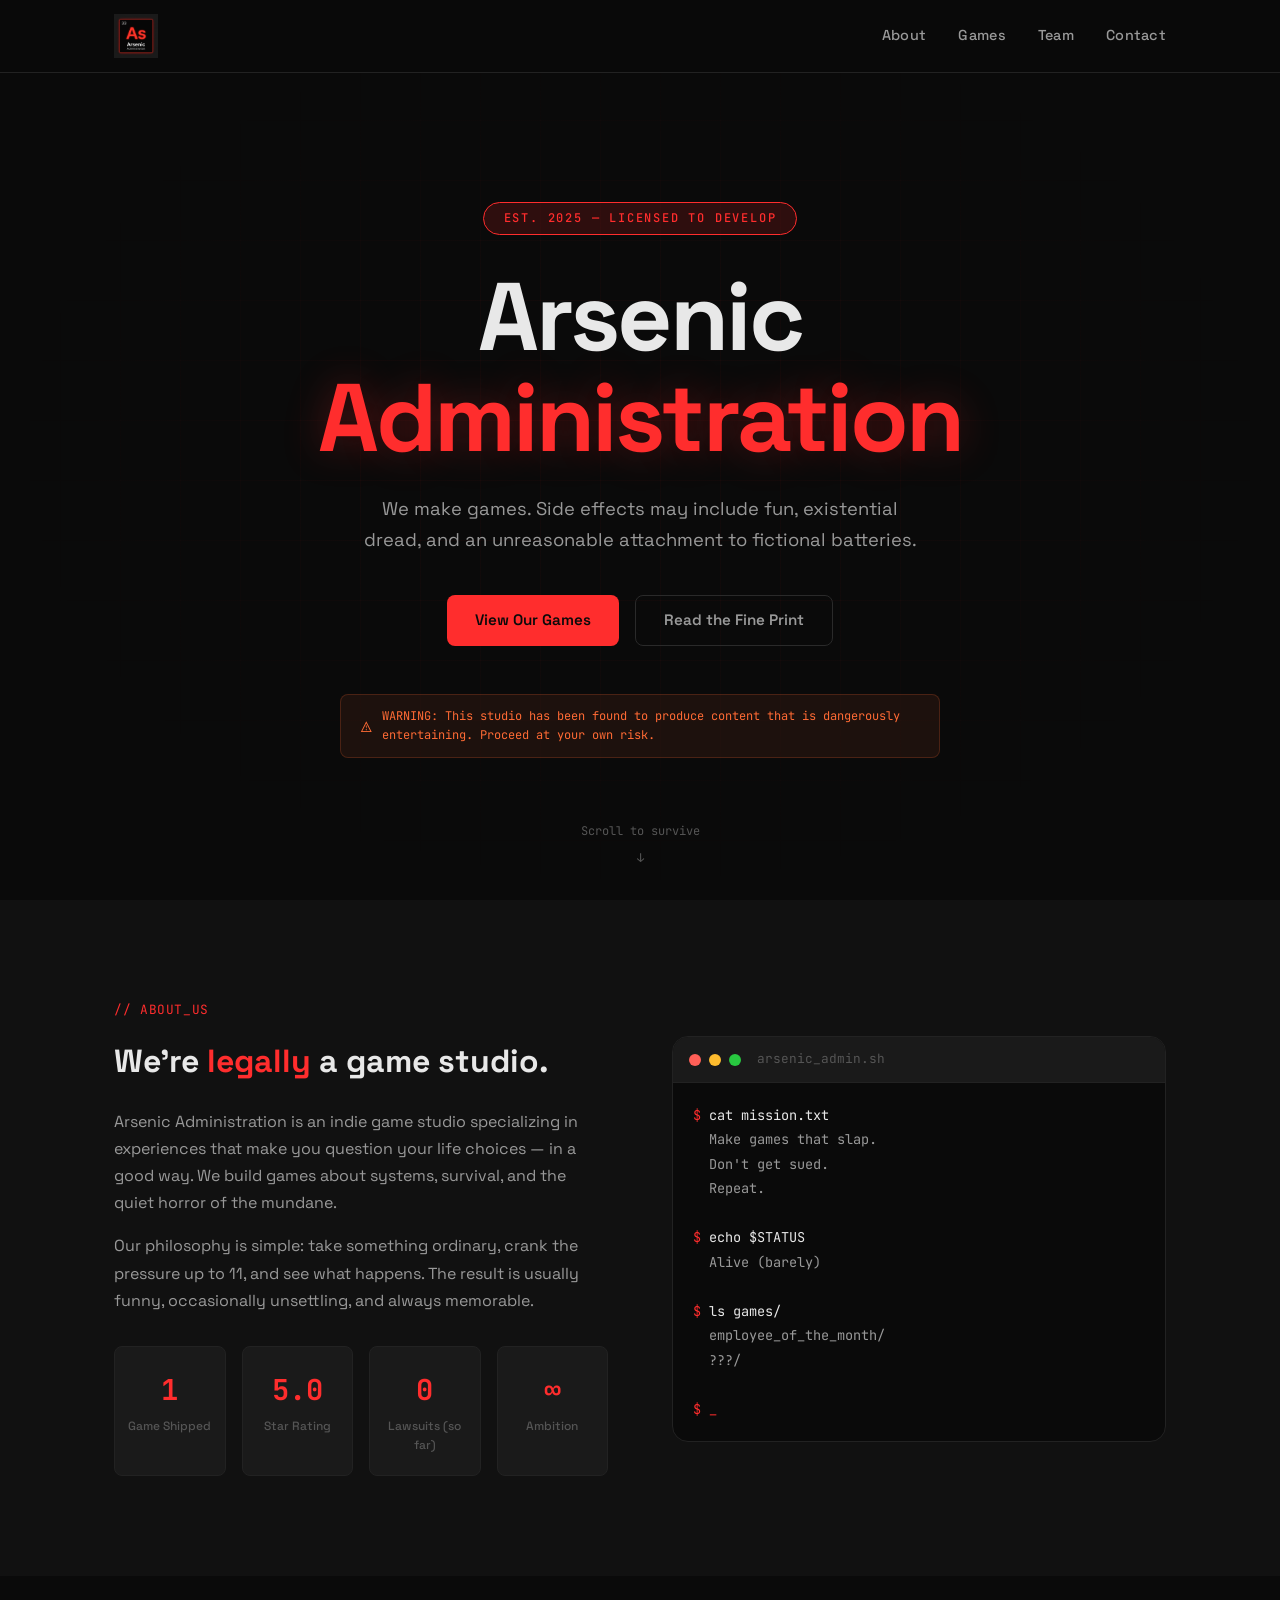
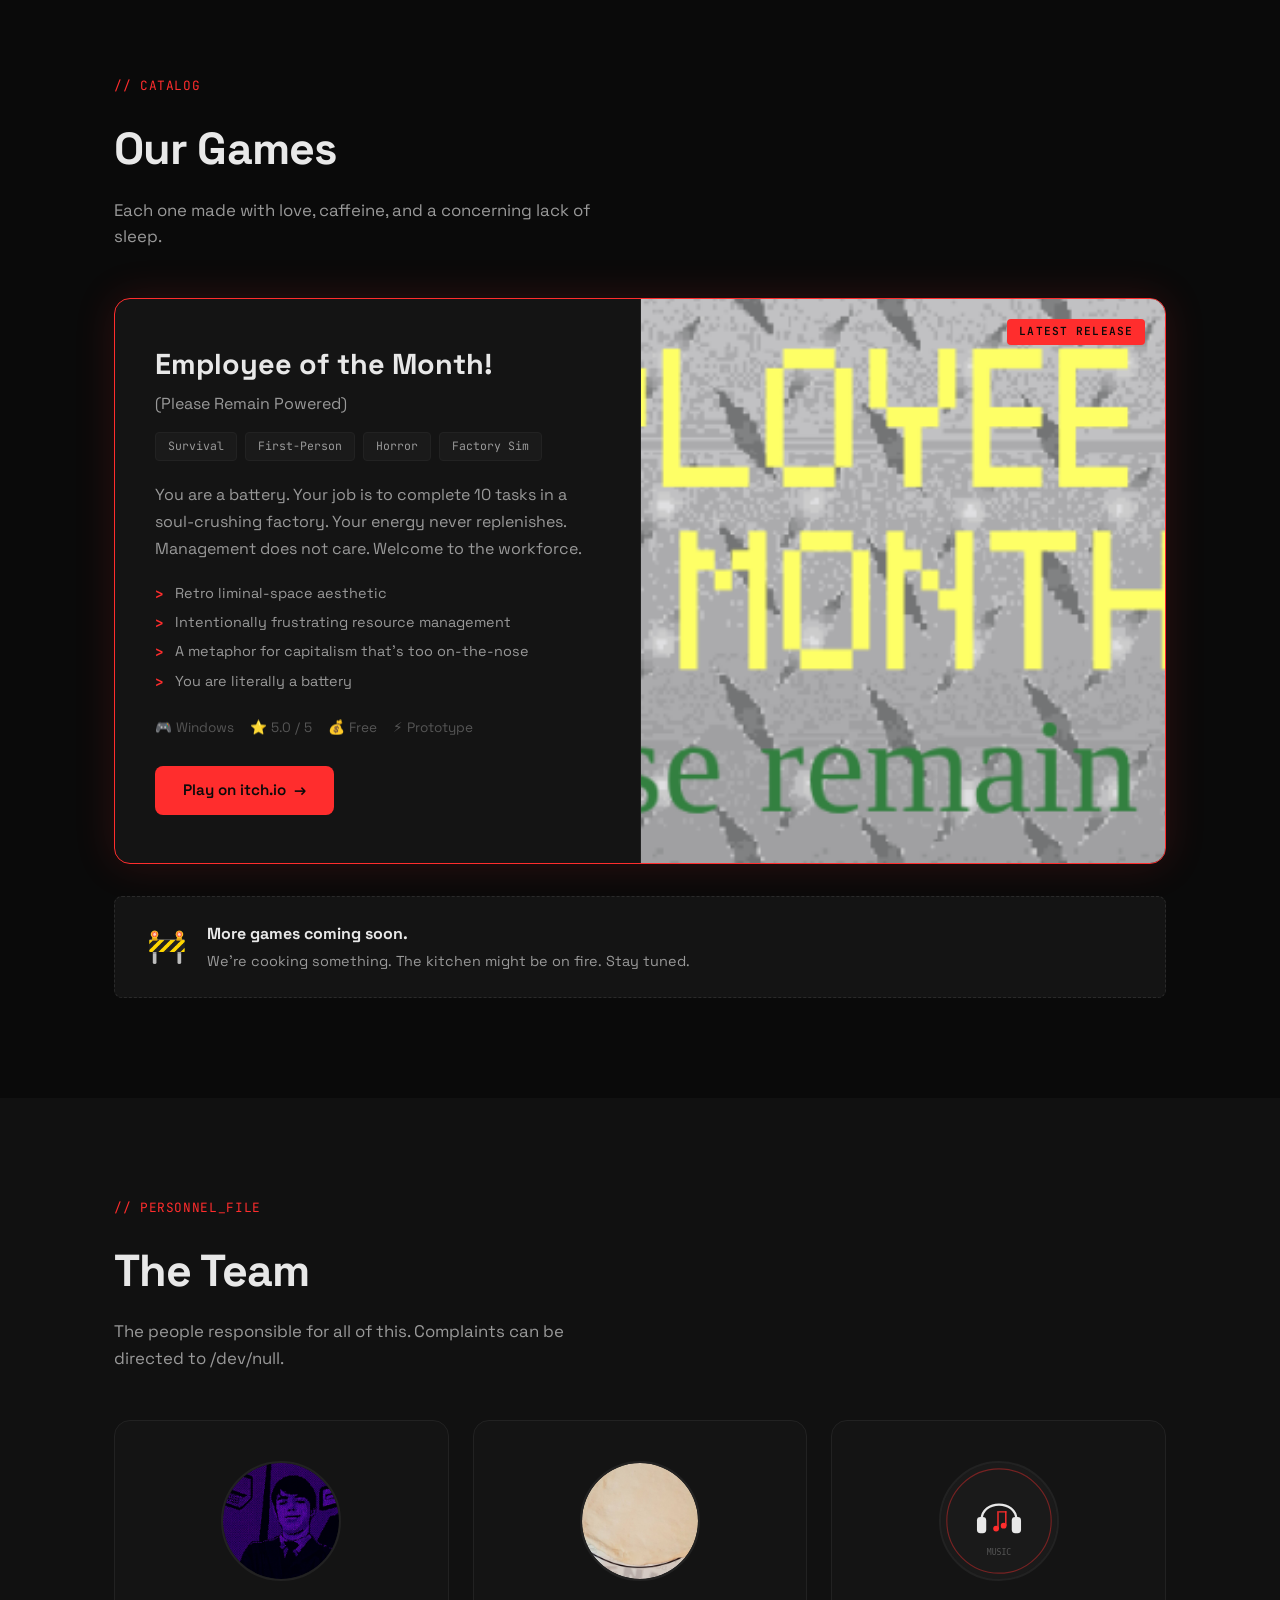
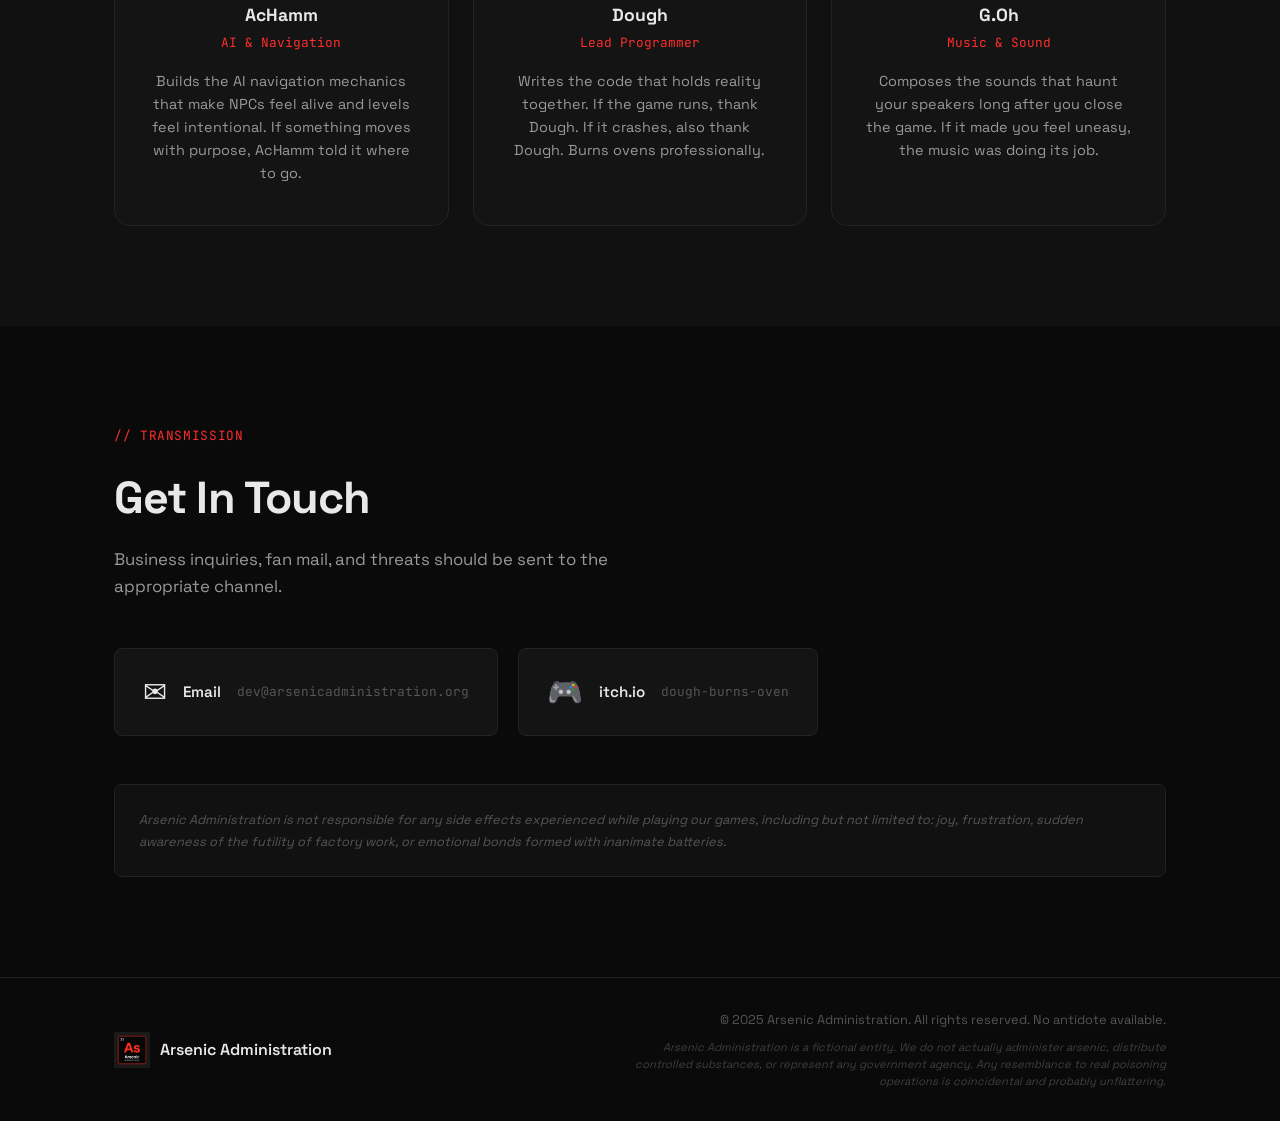
==== index.html @ 7b8af028 "Use periodic-table brand logo, add playful legal disclaimer - New logo: Arsenic 'As' periodic table " ====
<!DOCTYPE html>
<html lang="en">
<head>
  <meta charset="UTF-8">
  <meta name="viewport" content="width=device-width, initial-scale=1.0">
  <title>Arsenic Administration | Game Studio</title>
  <meta name="description" content="Arsenic Administration - We make games. Side effects may include fun.">
  <!-- Open Graph -->
  <meta property="og:title" content="Arsenic Administration | Game Studio">
  <meta property="og:description" content="Indie game studio specializing in experiences that make you question your life choices. Makers of Employee of the Month! (Please Remain Powered).">
  <meta property="og:type" content="website">
  <meta property="og:url" content="https://arsenicadministration.org">
  <meta property="og:image" content="https://arsenicadministration.org/assets/eotm-cover.png">
  <!-- Twitter Card -->
  <meta name="twitter:card" content="summary_large_image">
  <meta name="twitter:title" content="Arsenic Administration | Game Studio">
  <meta name="twitter:description" content="We make games. Side effects may include fun, existential dread, and an unreasonable attachment to fictional batteries.">
  <meta name="twitter:image" content="https://arsenicadministration.org/assets/eotm-cover.png">
  <meta name="theme-color" content="#ff2d2d">
  <link rel="preconnect" href="https://fonts.googleapis.com">
  <link rel="preconnect" href="https://fonts.gstatic.com" crossorigin>
  <link href="https://fonts.googleapis.com/css2?family=Space+Grotesk:wght@400;500;600;700&family=JetBrains+Mono:wght@400;500&display=swap" rel="stylesheet">
  <link rel="stylesheet" href="style.css">
  <link rel="icon" href="assets/favicon-brand.png" type="image/png">
</head>
<body>
  <!-- Nav -->
  <nav class="nav">
    <div class="nav-inner">
      <a href="#" class="nav-logo">
        <img src="assets/logo-brand-256.png" alt="Arsenic Administration" class="nav-logo-img">
      </a>
      <div class="nav-links">
        <a href="#about">About</a>
        <a href="#games">Games</a>
        <a href="#team">Team</a>
        <a href="#contact">Contact</a>
      </div>
      <button class="nav-toggle" aria-label="Menu">
        <span></span><span></span><span></span>
      </button>
    </div>
  </nav>

  <!-- Mobile Menu -->
  <div class="mobile-menu">
    <a href="#about">About</a>
    <a href="#games">Games</a>
    <a href="#team">Team</a>
    <a href="#contact">Contact</a>
  </div>

  <!-- Hero -->
  <header class="hero">
    <div class="hero-bg-grid"></div>
    <div class="hero-content">
      <div class="hero-badge">EST. 2025 &mdash; LICENSED TO DEVELOP</div>
      <h1 class="hero-title">
        Arsenic<br>
        <span class="title-accent">Administration</span>
      </h1>
      <p class="hero-subtitle">We make games. Side effects may include fun, existential dread, and an unreasonable attachment to fictional batteries.</p>
      <div class="hero-actions">
        <a href="#games" class="btn btn-primary">View Our Games</a>
        <a href="#about" class="btn btn-ghost">Read the Fine Print</a>
      </div>
      <div class="hero-warning">
        <span class="warning-icon">&#9888;</span>
        <span>WARNING: This studio has been found to produce content that is dangerously entertaining. Proceed at your own risk.</span>
      </div>
    </div>
    <div class="hero-scroll-indicator">
      <span>Scroll to survive</span>
      <div class="scroll-arrow">&#8595;</div>
    </div>
  </header>

  <!-- About -->
  <section id="about" class="section about">
    <div class="container">
      <div class="section-label">// ABOUT_US</div>
      <div class="about-grid">
        <div class="about-text">
          <h2>We're <span class="text-accent">legally</span> a game studio.</h2>
          <p>Arsenic Administration is an indie game studio specializing in experiences that make you question your life choices &mdash; in a good way. We build games about systems, survival, and the quiet horror of the mundane.</p>
          <p>Our philosophy is simple: take something ordinary, crank the pressure up to 11, and see what happens. The result is usually funny, occasionally unsettling, and always memorable.</p>
          <div class="about-stats">
            <div class="stat">
              <div class="stat-number">1</div>
              <div class="stat-label">Game Shipped</div>
            </div>
            <div class="stat">
              <div class="stat-number">5.0</div>
              <div class="stat-label">Star Rating</div>
            </div>
            <div class="stat">
              <div class="stat-number">0</div>
              <div class="stat-label">Lawsuits (so far)</div>
            </div>
            <div class="stat">
              <div class="stat-number">&infin;</div>
              <div class="stat-label">Ambition</div>
            </div>
          </div>
        </div>
        <div class="about-terminal">
          <div class="terminal">
            <div class="terminal-header">
              <span class="terminal-dot red"></span>
              <span class="terminal-dot yellow"></span>
              <span class="terminal-dot green"></span>
              <span class="terminal-title">arsenic_admin.sh</span>
            </div>
            <div class="terminal-body">
              <p><span class="t-prompt">$</span> <span class="t-cmd">cat mission.txt</span></p>
              <p class="t-output">Make games that slap.</p>
              <p class="t-output">Don't get sued.</p>
              <p class="t-output">Repeat.</p>
              <p>&nbsp;</p>
              <p><span class="t-prompt">$</span> <span class="t-cmd">echo $STATUS</span></p>
              <p class="t-output">Alive (barely)</p>
              <p>&nbsp;</p>
              <p><span class="t-prompt">$</span> <span class="t-cmd">ls games/</span></p>
              <p class="t-output">employee_of_the_month/</p>
              <p class="t-output">???/</p>
              <p>&nbsp;</p>
              <p><span class="t-prompt">$</span> <span class="t-cursor">_</span></p>
            </div>
          </div>
        </div>
      </div>
    </div>
  </section>

  <!-- Games -->
  <section id="games" class="section games">
    <div class="container">
      <div class="section-label">// CATALOG</div>
      <h2 class="section-title">Our Games</h2>
      <p class="section-subtitle">Each one made with love, caffeine, and a concerning lack of sleep.</p>

      <div class="game-card featured">
        <div class="game-card-badge">LATEST RELEASE</div>
        <div class="game-card-content">
          <div class="game-info">
            <h3 class="game-title">Employee of the Month!<br><span class="game-title-sub">(Please Remain Powered)</span></h3>
            <div class="game-tags">
              <span class="tag">Survival</span>
              <span class="tag">First-Person</span>
              <span class="tag">Horror</span>
              <span class="tag">Factory Sim</span>
            </div>
            <p class="game-desc">You are a battery. Your job is to complete 10 tasks in a soul-crushing factory. Your energy never replenishes. Management does not care. Welcome to the workforce.</p>
            <ul class="game-features">
              <li>Retro liminal-space aesthetic</li>
              <li>Intentionally frustrating resource management</li>
              <li>A metaphor for capitalism that's too on-the-nose</li>
              <li>You are literally a battery</li>
            </ul>
            <div class="game-meta">
              <span>&#127918; Windows</span>
              <span>&#11088; 5.0 / 5</span>
              <span>&#128176; Free</span>
              <span>&#9889; Prototype</span>
            </div>
            <a href="https://dough-burns-oven.itch.io/employee-of-the-month-please-remain-powered" target="_blank" rel="noopener" class="btn btn-primary">Play on itch.io <span class="btn-arrow">&rarr;</span></a>
          </div>
          <div class="game-visual">
            <img src="assets/eotm-cover.png" alt="Employee of the Month! (Please Remain Powered)" class="game-cover-img">
          </div>
        </div>
      </div>

      <div class="upcoming-banner">
        <div class="upcoming-icon">&#128679;</div>
        <div>
          <strong>More games coming soon.</strong>
          <p>We're cooking something. The kitchen might be on fire. Stay tuned.</p>
        </div>
      </div>
    </div>
  </section>

  <!-- Team -->
  <section id="team" class="section team">
    <div class="container">
      <div class="section-label">// PERSONNEL_FILE</div>
      <h2 class="section-title">The Team</h2>
      <p class="section-subtitle">The people responsible for all of this. Complaints can be directed to /dev/null.</p>

      <div class="team-grid">
        <div class="team-card">
          <div class="team-avatar">
            <img src="assets/avatar-achamm.png" alt="AcHamm">
          </div>
          <h3>AcHamm</h3>
          <div class="team-role">AI & Navigation</div>
          <p class="team-bio">Builds the AI navigation mechanics that make NPCs feel alive and levels feel intentional. If something moves with purpose, AcHamm told it where to go.</p>
        </div>
        <div class="team-card">
          <div class="team-avatar">
            <img src="assets/avatar-dough.jpg" alt="Dough">
          </div>
          <h3>Dough</h3>
          <div class="team-role">Lead Programmer</div>
          <p class="team-bio">Writes the code that holds reality together. If the game runs, thank Dough. If it crashes, also thank Dough. Burns ovens professionally.</p>
        </div>
        <div class="team-card">
          <div class="team-avatar">
            <img src="assets/avatar-goh.svg" alt="G.Oh">
          </div>
          <h3>G.Oh</h3>
          <div class="team-role">Music & Sound</div>
          <p class="team-bio">Composes the sounds that haunt your speakers long after you close the game. If it made you feel uneasy, the music was doing its job.</p>
        </div>
      </div>
    </div>
  </section>

  <!-- Contact -->
  <section id="contact" class="section contact">
    <div class="container">
      <div class="section-label">// TRANSMISSION</div>
      <h2 class="section-title">Get In Touch</h2>
      <p class="section-subtitle">Business inquiries, fan mail, and threats should be sent to the appropriate channel.</p>

      <div class="contact-grid">
        <a href="mailto:dev@arsenicadministration.org" class="contact-card">
          <div class="contact-icon">&#9993;</div>
          <div class="contact-name">Email</div>
          <div class="contact-handle">dev@arsenicadministration.org</div>
        </a>
        <a href="https://dough-burns-oven.itch.io" target="_blank" rel="noopener" class="contact-card">
          <div class="contact-icon">&#127918;</div>
          <div class="contact-name">itch.io</div>
          <div class="contact-handle">dough-burns-oven</div>
        </a>
      </div>

      <div class="contact-disclaimer">
        <p>Arsenic Administration is not responsible for any side effects experienced while playing our games, including but not limited to: joy, frustration, sudden awareness of the futility of factory work, or emotional bonds formed with inanimate batteries.</p>
      </div>
    </div>
  </section>

  <!-- Footer -->
  <footer class="footer">
    <div class="container footer-inner">
      <div class="footer-logo">
        <img src="assets/logo-brand-256.png" alt="" class="footer-logo-img">
        <span>Arsenic Administration</span>
      </div>
      <div class="footer-copy">
        &copy; 2025 Arsenic Administration. All rights reserved. No antidote available.<br>
        <span class="disclaimer">Arsenic Administration is a fictional entity. We do not actually administer arsenic, distribute controlled substances, or represent any government agency. Any resemblance to real poisoning operations is coincidental and probably unflattering.</span>
      </div>
    </div>
  </footer>

  <!-- Scroll to top -->
  <button class="scroll-top" aria-label="Back to top">&#8593;</button>

  <script src="script.js"></script>
</body>
</html>
---- style.css ----
/* ========================================
   ARSENIC ADMINISTRATION — STYLE SHEET
   Professional. Funny. Toxic.
   ======================================== */

:root {
  --bg-primary: #0a0a0a;
  --bg-secondary: #111111;
  --bg-tertiary: #1a1a1a;
  --bg-card: #141414;
  --bg-card-hover: #1c1c1c;

  --text-primary: #e8e8e8;
  --text-secondary: #999999;
  --text-muted: #555555;

  --accent: #ff2d2d;
  --accent-dim: #cc2424;
  --accent-glow: rgba(255, 45, 45, 0.15);
  --accent-glow-strong: rgba(255, 45, 45, 0.3);

  --warning: #ff6b35;
  --danger: #ff3333;

  --border: #222222;
  --border-light: #2a2a2a;

  --font-main: 'Space Grotesk', system-ui, -apple-system, sans-serif;
  --font-mono: 'JetBrains Mono', 'Fira Code', monospace;

  --radius: 8px;
  --radius-lg: 16px;
  --transition: 0.2s ease;
}

/* ---- Reset ---- */
*, *::before, *::after {
  margin: 0;
  padding: 0;
  box-sizing: border-box;
}

html {
  scroll-behavior: smooth;
  scroll-padding-top: 80px;
}

body {
  font-family: var(--font-main);
  background: var(--bg-primary);
  color: var(--text-primary);
  line-height: 1.6;
  -webkit-font-smoothing: antialiased;
  overflow-x: hidden;
}

a {
  color: var(--accent);
  text-decoration: none;
  transition: color var(--transition);
}
a:hover { color: var(--accent-dim); }

img { max-width: 100%; display: block; }

.container {
  max-width: 1100px;
  margin: 0 auto;
  padding: 0 24px;
}

/* ---- Nav ---- */
.nav {
  position: fixed;
  top: 0;
  left: 0;
  right: 0;
  z-index: 1000;
  background: rgba(10, 10, 10, 0.85);
  backdrop-filter: blur(20px);
  border-bottom: 1px solid var(--border);
}

.nav-inner {
  max-width: 1100px;
  margin: 0 auto;
  padding: 0 24px;
  height: 72px;
  display: flex;
  align-items: center;
  justify-content: space-between;
}

.nav-logo {
  display: flex;
  align-items: center;
  gap: 10px;
  color: var(--text-primary);
  font-weight: 700;
  font-size: 1.1rem;
}
.nav-logo:hover { color: var(--text-primary); }

.logo-icon { font-size: 1.4rem; }
.nav-logo-img {
  height: 44px;
  width: auto;
  display: block;
}
.footer-logo-img {
  height: 36px;
  width: auto;
}
.logo-accent { color: var(--accent); }

.nav-links {
  display: flex;
  gap: 32px;
}
.nav-links a {
  color: var(--text-secondary);
  font-size: 0.9rem;
  font-weight: 500;
  letter-spacing: 0.02em;
  transition: color var(--transition);
}
.nav-links a:hover { color: var(--accent); }

.nav-toggle {
  display: none;
  flex-direction: column;
  gap: 5px;
  background: none;
  border: none;
  cursor: pointer;
  padding: 4px;
}
.nav-toggle span {
  display: block;
  width: 24px;
  height: 2px;
  background: var(--text-primary);
  border-radius: 2px;
  transition: var(--transition);
}

.mobile-menu {
  display: none;
  position: fixed;
  top: 64px;
  left: 0;
  right: 0;
  background: rgba(10, 10, 10, 0.95);
  backdrop-filter: blur(20px);
  border-bottom: 1px solid var(--border);
  padding: 16px 24px;
  z-index: 999;
  flex-direction: column;
  gap: 16px;
}
.mobile-menu a {
  color: var(--text-secondary);
  font-size: 1rem;
  font-weight: 500;
}
.mobile-menu.active { display: flex; }

/* ---- Hero ---- */
.hero {
  min-height: 100vh;
  display: flex;
  flex-direction: column;
  justify-content: center;
  align-items: center;
  text-align: center;
  padding: 120px 24px 60px;
  position: relative;
  overflow: hidden;
}

.hero-bg-grid {
  position: absolute;
  inset: 0;
  background-image:
    linear-gradient(rgba(255, 45, 45, 0.03) 1px, transparent 1px),
    linear-gradient(90deg, rgba(255, 45, 45, 0.03) 1px, transparent 1px);
  background-size: 60px 60px;
  mask-image: radial-gradient(ellipse at center, black 30%, transparent 70%);
  -webkit-mask-image: radial-gradient(ellipse at center, black 30%, transparent 70%);
}

.hero-content {
  position: relative;
  z-index: 1;
  max-width: 800px;
}

.hero-badge {
  display: inline-block;
  font-family: var(--font-mono);
  font-size: 0.75rem;
  font-weight: 500;
  letter-spacing: 0.15em;
  color: var(--accent);
  border: 1px solid var(--accent);
  border-radius: 100px;
  padding: 6px 20px;
  margin-bottom: 32px;
  background: var(--accent-glow);
}

.hero-title {
  font-size: clamp(3rem, 8vw, 6rem);
  font-weight: 700;
  line-height: 1.05;
  letter-spacing: -0.03em;
  margin-bottom: 24px;
}

.title-accent {
  color: var(--accent);
  text-shadow: 0 0 40px var(--accent-glow-strong);
}

.hero-subtitle {
  font-size: 1.15rem;
  color: var(--text-secondary);
  max-width: 560px;
  margin: 0 auto 40px;
  line-height: 1.7;
}

.hero-actions {
  display: flex;
  gap: 16px;
  justify-content: center;
  flex-wrap: wrap;
  margin-bottom: 48px;
}

.hero-warning {
  display: inline-flex;
  align-items: center;
  gap: 10px;
  font-family: var(--font-mono);
  font-size: 0.75rem;
  color: var(--warning);
  background: rgba(255, 107, 53, 0.08);
  border: 1px solid rgba(255, 107, 53, 0.2);
  border-radius: var(--radius);
  padding: 12px 20px;
  max-width: 600px;
  text-align: left;
}
.warning-icon { font-size: 1.1rem; }

.hero-scroll-indicator {
  position: absolute;
  bottom: 32px;
  display: flex;
  flex-direction: column;
  align-items: center;
  gap: 8px;
  color: var(--text-muted);
  font-size: 0.75rem;
  font-family: var(--font-mono);
  animation: float 2s ease-in-out infinite;
}
@keyframes float {
  0%, 100% { transform: translateY(0); }
  50% { transform: translateY(8px); }
}

/* ---- Buttons ---- */
.btn {
  display: inline-flex;
  align-items: center;
  gap: 8px;
  padding: 12px 28px;
  font-family: var(--font-main);
  font-size: 0.95rem;
  font-weight: 600;
  border-radius: var(--radius);
  border: none;
  cursor: pointer;
  transition: all var(--transition);
}

.btn-primary {
  background: var(--accent);
  color: var(--bg-primary);
}
.btn-primary:hover {
  background: var(--accent-dim);
  color: var(--bg-primary);
  box-shadow: 0 0 30px var(--accent-glow-strong);
  transform: translateY(-1px);
}

.btn-ghost {
  background: transparent;
  color: var(--text-secondary);
  border: 1px solid var(--border-light);
}
.btn-ghost:hover {
  color: var(--text-primary);
  border-color: var(--text-muted);
}

.btn-arrow {
  transition: transform var(--transition);
}
.btn:hover .btn-arrow { transform: translateX(3px); }

/* ---- Sections ---- */
.section {
  padding: 100px 0;
}

.section-label {
  font-family: var(--font-mono);
  font-size: 0.8rem;
  color: var(--accent);
  letter-spacing: 0.05em;
  margin-bottom: 16px;
}

.section-title {
  font-size: clamp(2rem, 4vw, 2.8rem);
  font-weight: 700;
  letter-spacing: -0.02em;
  margin-bottom: 12px;
}

.section-subtitle {
  color: var(--text-secondary);
  font-size: 1.05rem;
  max-width: 500px;
  margin-bottom: 48px;
}

.text-accent { color: var(--accent); }

/* ---- About ---- */
.about { background: var(--bg-secondary); }

.about-grid {
  display: grid;
  grid-template-columns: 1fr 1fr;
  gap: 64px;
  align-items: start;
}

.about-text h2 {
  font-size: 2rem;
  margin-bottom: 20px;
}

.about-text p {
  color: var(--text-secondary);
  margin-bottom: 16px;
  line-height: 1.7;
}

.about-stats {
  display: grid;
  grid-template-columns: repeat(4, 1fr);
  gap: 16px;
  margin-top: 32px;
}

.stat {
  text-align: center;
  padding: 20px 8px;
  background: var(--bg-tertiary);
  border-radius: var(--radius);
  border: 1px solid var(--border);
}

.stat-number {
  font-size: 1.8rem;
  font-weight: 700;
  color: var(--accent);
  font-family: var(--font-mono);
}

.stat-label {
  font-size: 0.75rem;
  color: var(--text-muted);
  margin-top: 4px;
  font-weight: 500;
}

/* ---- Terminal ---- */
.terminal {
  background: var(--bg-primary);
  border-radius: var(--radius-lg);
  border: 1px solid var(--border);
  overflow: hidden;
  font-family: var(--font-mono);
  font-size: 0.85rem;
}

.terminal-header {
  display: flex;
  align-items: center;
  gap: 8px;
  padding: 12px 16px;
  background: var(--bg-tertiary);
  border-bottom: 1px solid var(--border);
}

.terminal-dot {
  width: 12px;
  height: 12px;
  border-radius: 50%;
}
.terminal-dot.red { background: #ff5f57; }
.terminal-dot.yellow { background: #febc2e; }
.terminal-dot.green { background: #28c840; }
.terminal-title {
  margin-left: 8px;
  color: var(--text-muted);
  font-size: 0.8rem;
}

.terminal-body {
  padding: 20px;
  line-height: 1.8;
}

.t-prompt { color: var(--accent); }
.t-cmd { color: var(--text-primary); }
.t-output { color: var(--text-secondary); padding-left: 16px; }
.t-cursor {
  color: var(--accent);
  animation: blink 1s step-end infinite;
}
@keyframes blink {
  50% { opacity: 0; }
}

/* ---- Games ---- */
.game-card {
  background: var(--bg-card);
  border: 1px solid var(--border);
  border-radius: var(--radius-lg);
  overflow: hidden;
  position: relative;
}
.game-card.featured {
  border-color: var(--accent);
  box-shadow: 0 0 40px var(--accent-glow);
}

.game-card-badge {
  position: absolute;
  top: 20px;
  right: 20px;
  font-family: var(--font-mono);
  font-size: 0.7rem;
  font-weight: 600;
  letter-spacing: 0.1em;
  color: var(--bg-primary);
  background: var(--accent);
  padding: 4px 12px;
  border-radius: 4px;
  z-index: 2;
}

.game-card-content {
  display: grid;
  grid-template-columns: 1fr 1fr;
  gap: 0;
}

.game-info {
  padding: 48px 40px;
}

.game-title {
  font-size: 1.8rem;
  font-weight: 700;
  line-height: 1.2;
  margin-bottom: 16px;
}
.game-title-sub {
  font-size: 1rem;
  color: var(--text-secondary);
  font-weight: 400;
}

.game-tags {
  display: flex;
  flex-wrap: wrap;
  gap: 8px;
  margin-bottom: 20px;
}

.tag {
  font-family: var(--font-mono);
  font-size: 0.72rem;
  padding: 4px 12px;
  border-radius: 4px;
  background: var(--bg-tertiary);
  color: var(--text-secondary);
  border: 1px solid var(--border);
}

.game-desc {
  color: var(--text-secondary);
  margin-bottom: 20px;
  line-height: 1.7;
}

.game-features {
  list-style: none;
  margin-bottom: 24px;
}
.game-features li {
  position: relative;
  padding-left: 20px;
  color: var(--text-secondary);
  font-size: 0.9rem;
  margin-bottom: 6px;
}
.game-features li::before {
  content: '>';
  position: absolute;
  left: 0;
  color: var(--accent);
  font-family: var(--font-mono);
  font-weight: 700;
}

.game-meta {
  display: flex;
  flex-wrap: wrap;
  gap: 16px;
  font-size: 0.85rem;
  color: var(--text-muted);
  margin-bottom: 28px;
}

.game-visual {
  display: flex;
  align-items: center;
  justify-content: center;
  background: var(--bg-tertiary);
  border-left: 1px solid var(--border);
  min-height: 300px;
}

.game-cover-img {
  width: 100%;
  height: 100%;
  object-fit: cover;
}

.upcoming-banner {
  display: flex;
  align-items: center;
  gap: 20px;
  margin-top: 32px;
  padding: 24px 32px;
  background: var(--bg-card);
  border: 1px dashed var(--border-light);
  border-radius: var(--radius);
}

.upcoming-icon { font-size: 2rem; }
.upcoming-banner strong { display: block; margin-bottom: 4px; }
.upcoming-banner p {
  color: var(--text-secondary);
  font-size: 0.9rem;
  margin: 0;
}

/* ---- Team ---- */
.team { background: var(--bg-secondary); }

.team-grid {
  display: grid;
  grid-template-columns: repeat(auto-fit, minmax(280px, 1fr));
  gap: 24px;
}

.team-card {
  background: var(--bg-card);
  border: 1px solid var(--border);
  border-radius: var(--radius-lg);
  padding: 40px 32px;
  text-align: center;
  transition: border-color var(--transition);
}
.team-card:hover { border-color: var(--accent); }

.team-avatar {
  width: 120px;
  height: 120px;
  margin: 0 auto 20px;
  border-radius: 50%;
  overflow: hidden;
  border: 2px solid var(--border);
  background: var(--bg-tertiary);
  display: block;
  position: relative;
  isolation: isolate;
}
.team-avatar img,
.team-avatar svg {
  width: 100%;
  height: 100%;
  object-fit: cover;
  object-position: center;
  display: block;
  border-radius: 50%;
}

.team-card h3 {
  font-size: 1.1rem;
  margin-bottom: 4px;
}

.team-role {
  font-family: var(--font-mono);
  font-size: 0.8rem;
  color: var(--accent);
  margin-bottom: 16px;
}

.team-bio {
  color: var(--text-secondary);
  font-size: 0.9rem;
  line-height: 1.6;
}

/* ---- Contact ---- */
.contact-grid {
  display: flex;
  flex-wrap: wrap;
  gap: 20px;
  margin-bottom: 48px;
}

.contact-card {
  display: flex;
  align-items: center;
  gap: 16px;
  padding: 20px 28px;
  background: var(--bg-card);
  border: 1px solid var(--border);
  border-radius: var(--radius);
  color: var(--text-primary);
  transition: all var(--transition);
  min-width: 240px;
}
.contact-card:hover {
  border-color: var(--accent);
  color: var(--text-primary);
  transform: translateY(-2px);
  box-shadow: 0 8px 30px rgba(0, 0, 0, 0.3);
}

.contact-icon { font-size: 1.8rem; }
.contact-name {
  font-weight: 600;
  font-size: 0.95rem;
}
.contact-handle {
  font-family: var(--font-mono);
  font-size: 0.8rem;
  color: var(--text-muted);
}

.contact-disclaimer {
  padding: 24px;
  background: var(--bg-secondary);
  border: 1px solid var(--border);
  border-radius: var(--radius);
  font-size: 0.8rem;
  color: var(--text-muted);
  font-style: italic;
  line-height: 1.7;
}

/* ---- Footer ---- */
.footer {
  border-top: 1px solid var(--border);
  padding: 32px 0;
}

.footer-inner {
  display: flex;
  justify-content: space-between;
  align-items: center;
}

.footer-logo {
  display: flex;
  align-items: center;
  gap: 10px;
  font-weight: 600;
}

.footer-copy {
  font-size: 0.8rem;
  color: var(--text-muted);
  text-align: right;
  max-width: 550px;
}
.disclaimer {
  display: block;
  margin-top: 8px;
  font-size: 0.7rem;
  font-style: italic;
  opacity: 0.7;
  line-height: 1.5;
}

/* ---- Active nav link ---- */
.nav-links a.active {
  color: var(--accent);
}

/* ---- Hero entrance ---- */
.hero-content {
  animation: heroIn 0.8s ease-out both;
}
@keyframes heroIn {
  from {
    opacity: 0;
    transform: translateY(30px);
  }
  to {
    opacity: 1;
    transform: translateY(0);
  }
}

/* ---- Scroll to top ---- */
.scroll-top {
  position: fixed;
  bottom: 32px;
  right: 32px;
  width: 44px;
  height: 44px;
  border-radius: 50%;
  background: var(--accent);
  color: var(--bg-primary);
  border: none;
  font-size: 1.2rem;
  font-weight: 700;
  cursor: pointer;
  opacity: 0;
  visibility: hidden;
  transform: translateY(10px);
  transition: all 0.3s ease;
  z-index: 900;
  box-shadow: 0 4px 20px rgba(255, 45, 45, 0.3);
}
.scroll-top.visible {
  opacity: 1;
  visibility: visible;
  transform: translateY(0);
}
.scroll-top:hover {
  background: var(--accent-dim);
  transform: translateY(-2px);
  box-shadow: 0 6px 30px rgba(255, 45, 45, 0.4);
}

/* ---- Responsive ---- */
@media (max-width: 900px) {
  .about-grid {
    grid-template-columns: 1fr;
    gap: 40px;
  }
  .game-card-content {
    grid-template-columns: 1fr;
  }
  .game-visual {
    border-left: none;
    border-top: 1px solid var(--border);
    min-height: 200px;
  }
  .game-info { padding: 32px 24px; }
}

@media (max-width: 640px) {
  .nav-links { display: none; }
  .nav-toggle { display: flex; }

  .hero-title {
    font-size: 2.6rem;
  }
  .hero-subtitle { font-size: 1rem; }

  .about-stats {
    grid-template-columns: repeat(2, 1fr);
  }

  .footer-inner {
    flex-direction: column;
    gap: 12px;
    text-align: center;
  }

  .game-meta {
    gap: 10px;
    font-size: 0.8rem;
  }
}
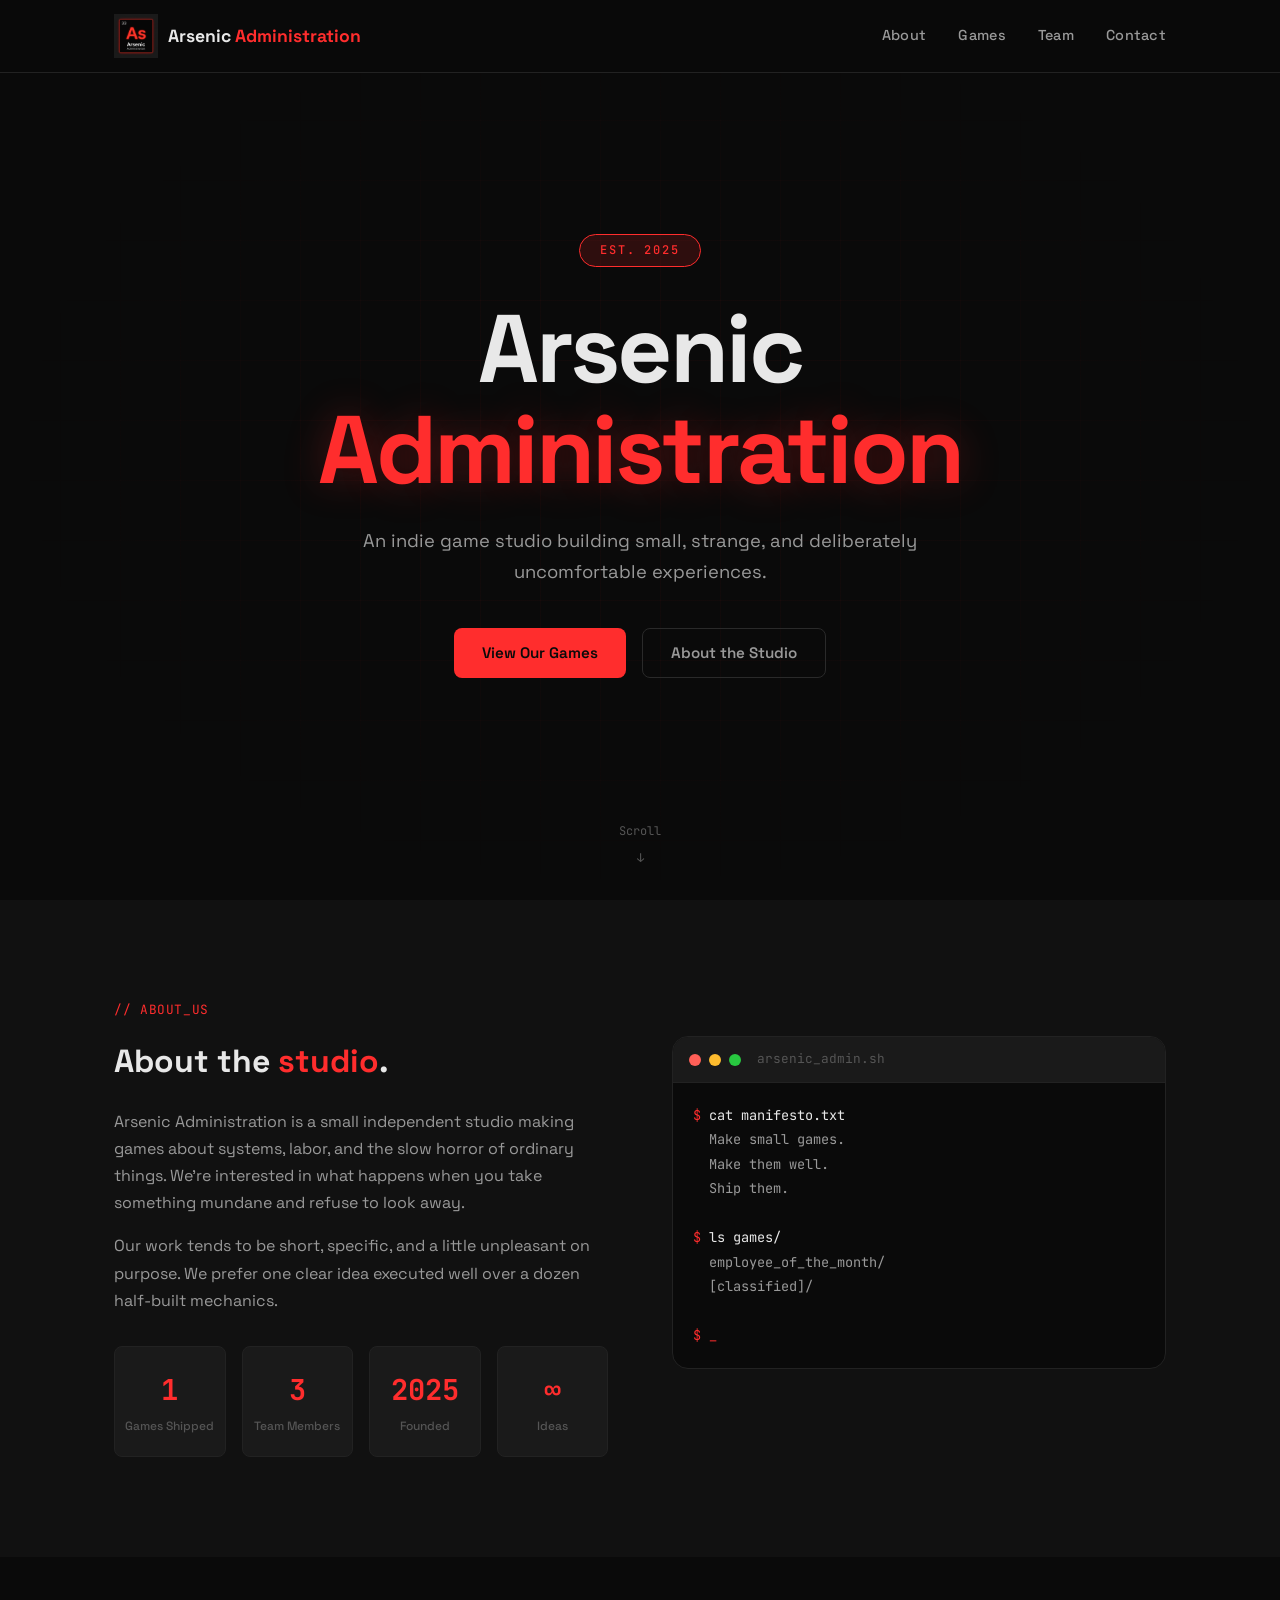
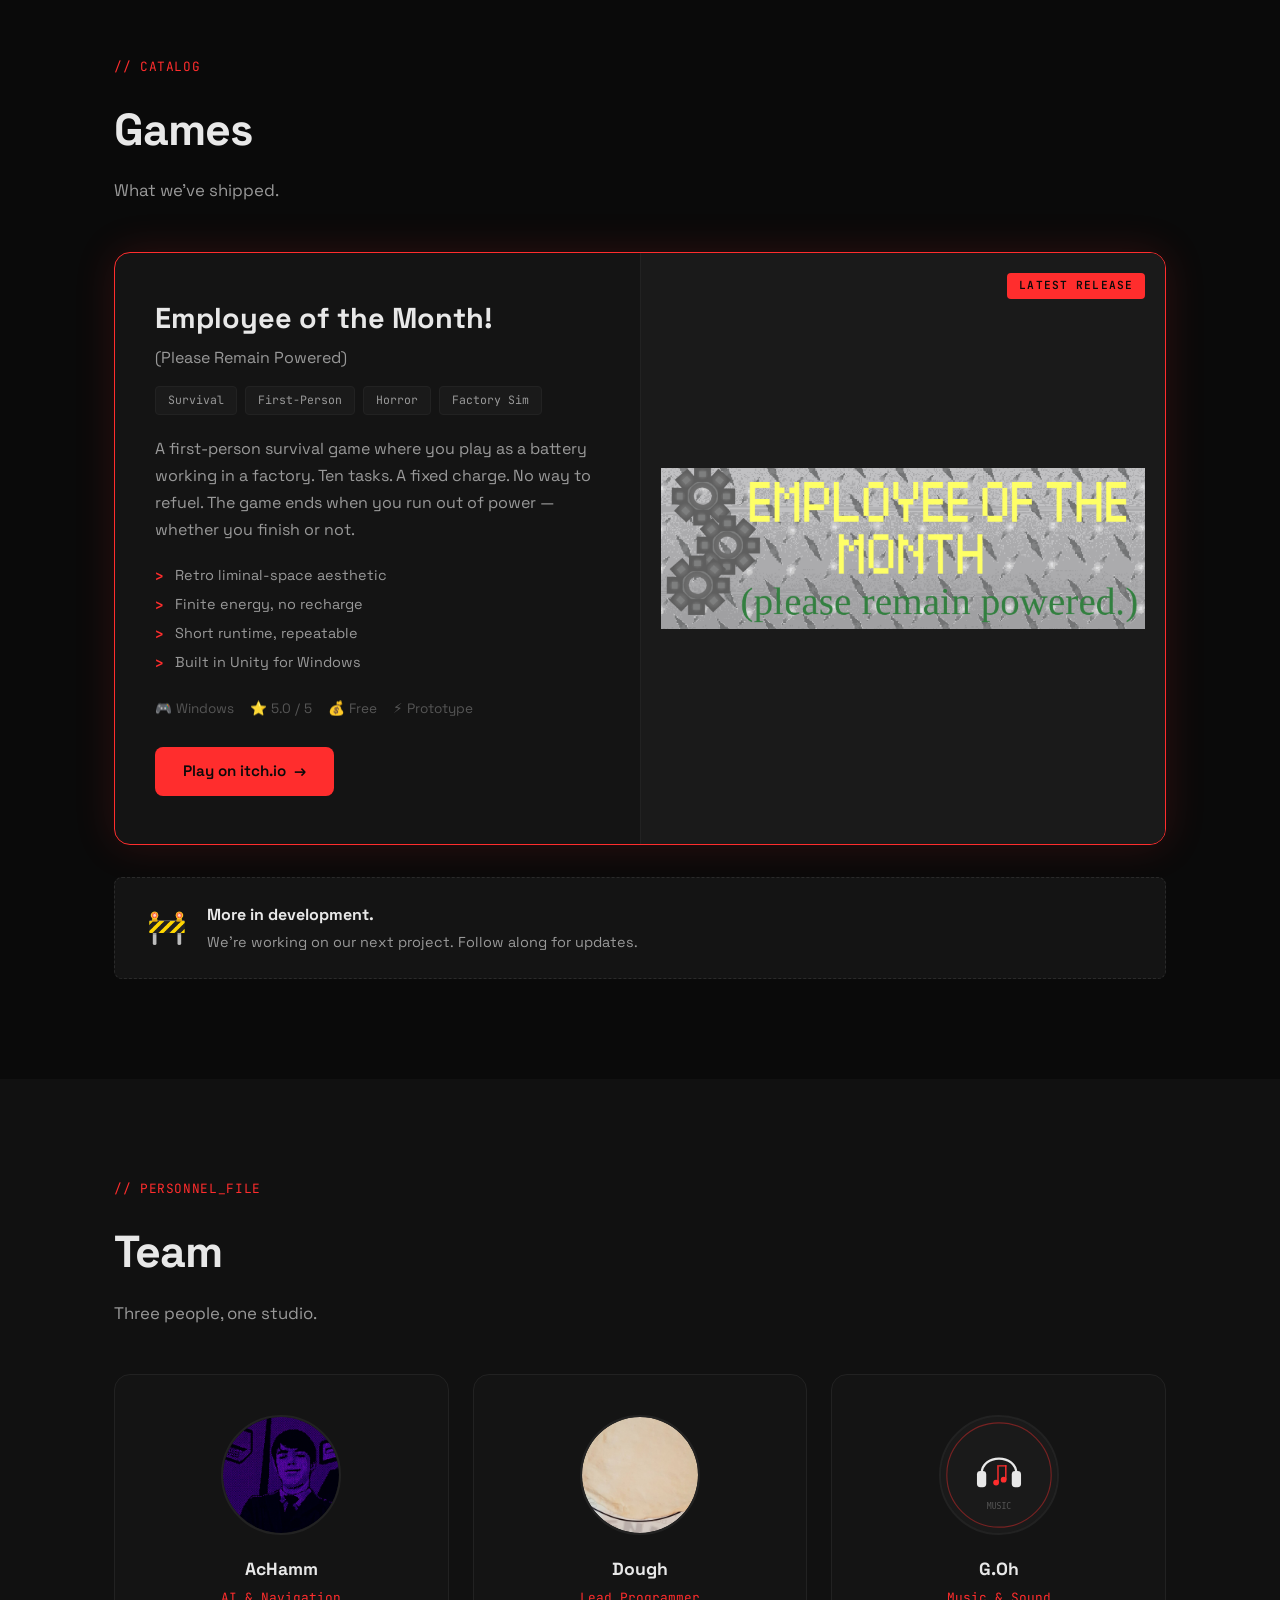
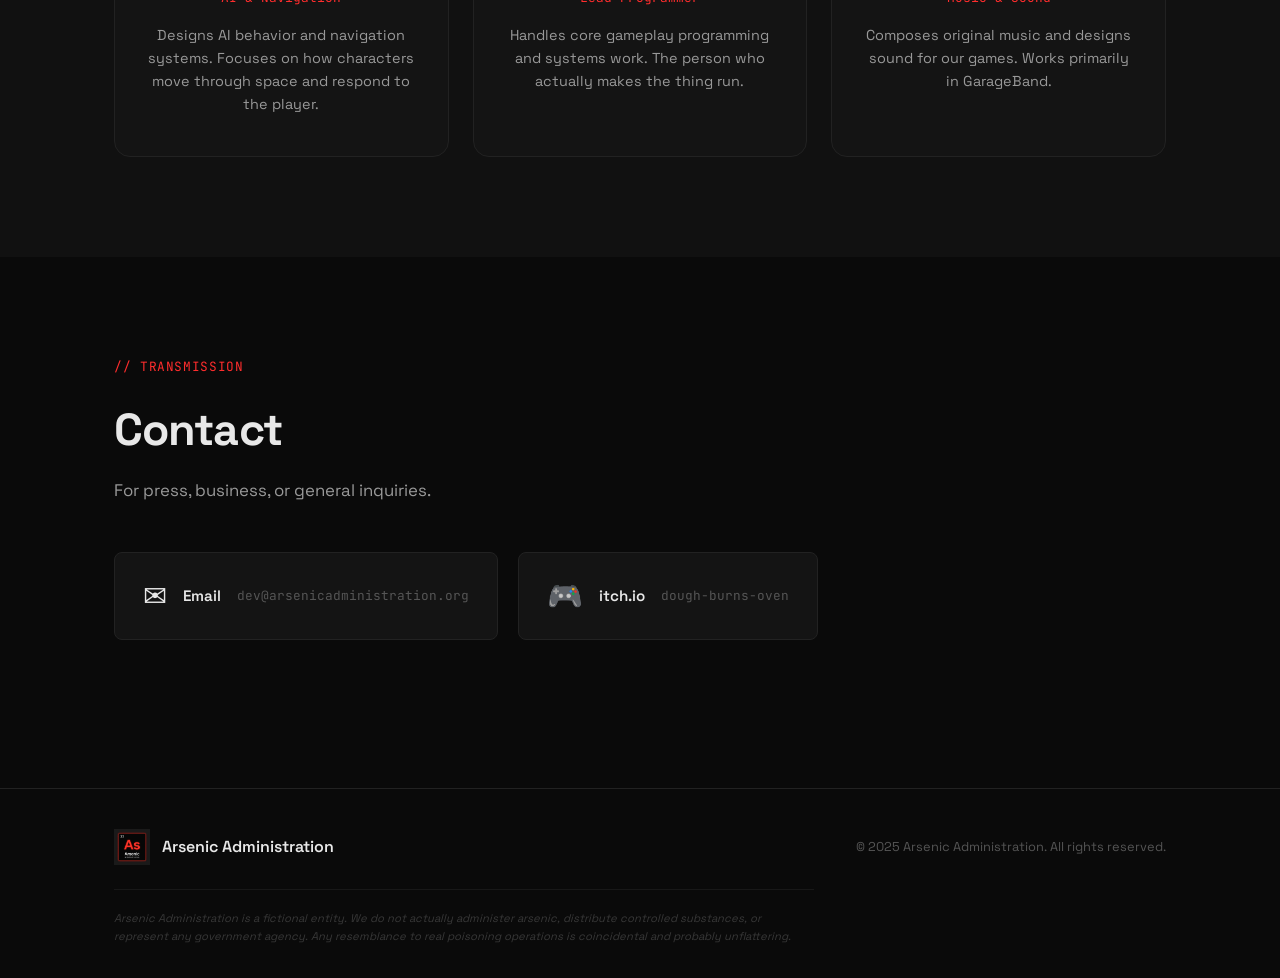
==== commit f802dc13: "Tighten copy: less try-hard humor, fix EOTM image fit, footer layout - Rewrite hero, about, games, t" ====
--- a/index.html
+++ b/index.html
@@ -29,6 +29,7 @@
     <div class="nav-inner">
       <a href="#" class="nav-logo">
         <img src="assets/logo-brand-256.png" alt="Arsenic Administration" class="nav-logo-img">
+        <span class="logo-text">Arsenic <span class="logo-accent">Administration</span></span>
       </a>
       <div class="nav-links">
         <a href="#about">About</a>
@@ -54,23 +55,19 @@
   <header class="hero">
     <div class="hero-bg-grid"></div>
     <div class="hero-content">
-      <div class="hero-badge">EST. 2025 &mdash; LICENSED TO DEVELOP</div>
+      <div class="hero-badge">EST. 2025</div>
       <h1 class="hero-title">
         Arsenic<br>
         <span class="title-accent">Administration</span>
       </h1>
-      <p class="hero-subtitle">We make games. Side effects may include fun, existential dread, and an unreasonable attachment to fictional batteries.</p>
+      <p class="hero-subtitle">An indie game studio building small, strange, and deliberately uncomfortable experiences.</p>
       <div class="hero-actions">
         <a href="#games" class="btn btn-primary">View Our Games</a>
-        <a href="#about" class="btn btn-ghost">Read the Fine Print</a>
-      </div>
-      <div class="hero-warning">
-        <span class="warning-icon">&#9888;</span>
-        <span>WARNING: This studio has been found to produce content that is dangerously entertaining. Proceed at your own risk.</span>
+        <a href="#about" class="btn btn-ghost">About the Studio</a>
       </div>
     </div>
     <div class="hero-scroll-indicator">
-      <span>Scroll to survive</span>
+      <span>Scroll</span>
       <div class="scroll-arrow">&#8595;</div>
     </div>
   </header>
@@ -81,25 +78,25 @@
       <div class="section-label">// ABOUT_US</div>
       <div class="about-grid">
         <div class="about-text">
-          <h2>We're <span class="text-accent">legally</span> a game studio.</h2>
-          <p>Arsenic Administration is an indie game studio specializing in experiences that make you question your life choices &mdash; in a good way. We build games about systems, survival, and the quiet horror of the mundane.</p>
-          <p>Our philosophy is simple: take something ordinary, crank the pressure up to 11, and see what happens. The result is usually funny, occasionally unsettling, and always memorable.</p>
+          <h2>About the <span class="text-accent">studio</span>.</h2>
+          <p>Arsenic Administration is a small independent studio making games about systems, labor, and the slow horror of ordinary things. We're interested in what happens when you take something mundane and refuse to look away.</p>
+          <p>Our work tends to be short, specific, and a little unpleasant on purpose. We prefer one clear idea executed well over a dozen half-built mechanics.</p>
           <div class="about-stats">
             <div class="stat">
               <div class="stat-number">1</div>
-              <div class="stat-label">Game Shipped</div>
-            </div>
-            <div class="stat">
-              <div class="stat-number">5.0</div>
-              <div class="stat-label">Star Rating</div>
-            </div>
-            <div class="stat">
-              <div class="stat-number">0</div>
-              <div class="stat-label">Lawsuits (so far)</div>
+              <div class="stat-label">Games Shipped</div>
+            </div>
+            <div class="stat">
+              <div class="stat-number">3</div>
+              <div class="stat-label">Team Members</div>
+            </div>
+            <div class="stat">
+              <div class="stat-number">2025</div>
+              <div class="stat-label">Founded</div>
             </div>
             <div class="stat">
               <div class="stat-number">&infin;</div>
-              <div class="stat-label">Ambition</div>
+              <div class="stat-label">Ideas</div>
             </div>
           </div>
         </div>
@@ -112,17 +109,14 @@
               <span class="terminal-title">arsenic_admin.sh</span>
             </div>
             <div class="terminal-body">
-              <p><span class="t-prompt">$</span> <span class="t-cmd">cat mission.txt</span></p>
-              <p class="t-output">Make games that slap.</p>
-              <p class="t-output">Don't get sued.</p>
-              <p class="t-output">Repeat.</p>
-              <p>&nbsp;</p>
-              <p><span class="t-prompt">$</span> <span class="t-cmd">echo $STATUS</span></p>
-              <p class="t-output">Alive (barely)</p>
+              <p><span class="t-prompt">$</span> <span class="t-cmd">cat manifesto.txt</span></p>
+              <p class="t-output">Make small games.</p>
+              <p class="t-output">Make them well.</p>
+              <p class="t-output">Ship them.</p>
               <p>&nbsp;</p>
               <p><span class="t-prompt">$</span> <span class="t-cmd">ls games/</span></p>
               <p class="t-output">employee_of_the_month/</p>
-              <p class="t-output">???/</p>
+              <p class="t-output">[classified]/</p>
               <p>&nbsp;</p>
               <p><span class="t-prompt">$</span> <span class="t-cursor">_</span></p>
             </div>
@@ -136,8 +130,8 @@
   <section id="games" class="section games">
     <div class="container">
       <div class="section-label">// CATALOG</div>
-      <h2 class="section-title">Our Games</h2>
-      <p class="section-subtitle">Each one made with love, caffeine, and a concerning lack of sleep.</p>
+      <h2 class="section-title">Games</h2>
+      <p class="section-subtitle">What we've shipped.</p>
 
       <div class="game-card featured">
         <div class="game-card-badge">LATEST RELEASE</div>
@@ -150,12 +144,12 @@
               <span class="tag">Horror</span>
               <span class="tag">Factory Sim</span>
             </div>
-            <p class="game-desc">You are a battery. Your job is to complete 10 tasks in a soul-crushing factory. Your energy never replenishes. Management does not care. Welcome to the workforce.</p>
+            <p class="game-desc">A first-person survival game where you play as a battery working in a factory. Ten tasks. A fixed charge. No way to refuel. The game ends when you run out of power &mdash; whether you finish or not.</p>
             <ul class="game-features">
               <li>Retro liminal-space aesthetic</li>
-              <li>Intentionally frustrating resource management</li>
-              <li>A metaphor for capitalism that's too on-the-nose</li>
-              <li>You are literally a battery</li>
+              <li>Finite energy, no recharge</li>
+              <li>Short runtime, repeatable</li>
+              <li>Built in Unity for Windows</li>
             </ul>
             <div class="game-meta">
               <span>&#127918; Windows</span>
@@ -174,8 +168,8 @@
       <div class="upcoming-banner">
         <div class="upcoming-icon">&#128679;</div>
         <div>
-          <strong>More games coming soon.</strong>
-          <p>We're cooking something. The kitchen might be on fire. Stay tuned.</p>
+          <strong>More in development.</strong>
+          <p>We're working on our next project. Follow along for updates.</p>
         </div>
       </div>
     </div>
@@ -185,8 +179,8 @@
   <section id="team" class="section team">
     <div class="container">
       <div class="section-label">// PERSONNEL_FILE</div>
-      <h2 class="section-title">The Team</h2>
-      <p class="section-subtitle">The people responsible for all of this. Complaints can be directed to /dev/null.</p>
+      <h2 class="section-title">Team</h2>
+      <p class="section-subtitle">Three people, one studio.</p>
 
       <div class="team-grid">
         <div class="team-card">
@@ -194,8 +188,8 @@
             <img src="assets/avatar-achamm.png" alt="AcHamm">
           </div>
           <h3>AcHamm</h3>
-          <div class="team-role">AI & Navigation</div>
-          <p class="team-bio">Builds the AI navigation mechanics that make NPCs feel alive and levels feel intentional. If something moves with purpose, AcHamm told it where to go.</p>
+          <div class="team-role">AI &amp; Navigation</div>
+          <p class="team-bio">Designs AI behavior and navigation systems. Focuses on how characters move through space and respond to the player.</p>
         </div>
         <div class="team-card">
           <div class="team-avatar">
@@ -203,15 +197,15 @@
           </div>
           <h3>Dough</h3>
           <div class="team-role">Lead Programmer</div>
-          <p class="team-bio">Writes the code that holds reality together. If the game runs, thank Dough. If it crashes, also thank Dough. Burns ovens professionally.</p>
+          <p class="team-bio">Handles core gameplay programming and systems work. The person who actually makes the thing run.</p>
         </div>
         <div class="team-card">
           <div class="team-avatar">
             <img src="assets/avatar-goh.svg" alt="G.Oh">
           </div>
           <h3>G.Oh</h3>
-          <div class="team-role">Music & Sound</div>
-          <p class="team-bio">Composes the sounds that haunt your speakers long after you close the game. If it made you feel uneasy, the music was doing its job.</p>
+          <div class="team-role">Music &amp; Sound</div>
+          <p class="team-bio">Composes original music and designs sound for our games. Works primarily in GarageBand.</p>
         </div>
       </div>
     </div>
@@ -221,8 +215,8 @@
   <section id="contact" class="section contact">
     <div class="container">
       <div class="section-label">// TRANSMISSION</div>
-      <h2 class="section-title">Get In Touch</h2>
-      <p class="section-subtitle">Business inquiries, fan mail, and threats should be sent to the appropriate channel.</p>
+      <h2 class="section-title">Contact</h2>
+      <p class="section-subtitle">For press, business, or general inquiries.</p>
 
       <div class="contact-grid">
         <a href="mailto:dev@arsenicadministration.org" class="contact-card">
@@ -237,23 +231,22 @@
         </a>
       </div>
 
-      <div class="contact-disclaimer">
-        <p>Arsenic Administration is not responsible for any side effects experienced while playing our games, including but not limited to: joy, frustration, sudden awareness of the futility of factory work, or emotional bonds formed with inanimate batteries.</p>
-      </div>
     </div>
   </section>
 
   <!-- Footer -->
   <footer class="footer">
     <div class="container footer-inner">
-      <div class="footer-logo">
-        <img src="assets/logo-brand-256.png" alt="" class="footer-logo-img">
-        <span>Arsenic Administration</span>
-      </div>
-      <div class="footer-copy">
-        &copy; 2025 Arsenic Administration. All rights reserved. No antidote available.<br>
-        <span class="disclaimer">Arsenic Administration is a fictional entity. We do not actually administer arsenic, distribute controlled substances, or represent any government agency. Any resemblance to real poisoning operations is coincidental and probably unflattering.</span>
-      </div>
+      <div class="footer-top">
+        <div class="footer-logo">
+          <img src="assets/logo-brand-256.png" alt="" class="footer-logo-img">
+          <span>Arsenic Administration</span>
+        </div>
+        <div class="footer-copy">
+          &copy; 2025 Arsenic Administration. All rights reserved.
+        </div>
+      </div>
+      <p class="disclaimer">Arsenic Administration is a fictional entity. We do not actually administer arsenic, distribute controlled substances, or represent any government agency. Any resemblance to real poisoning operations is coincidental and probably unflattering.</p>
     </div>
   </footer>
 
--- a/style.css
+++ b/style.css
@@ -554,7 +554,8 @@
 .game-cover-img {
   width: 100%;
   height: 100%;
-  object-fit: cover;
+  object-fit: contain;
+  padding: 20px;
 }
 
 .upcoming-banner {
@@ -687,35 +688,44 @@
 /* ---- Footer ---- */
 .footer {
   border-top: 1px solid var(--border);
-  padding: 32px 0;
+  padding: 40px 0 32px;
 }
 
 .footer-inner {
   display: flex;
+  flex-direction: column;
+  gap: 24px;
+}
+
+.footer-top {
+  display: flex;
   justify-content: space-between;
   align-items: center;
+  gap: 24px;
+  flex-wrap: wrap;
 }
 
 .footer-logo {
   display: flex;
   align-items: center;
-  gap: 10px;
+  gap: 12px;
   font-weight: 600;
 }
 
 .footer-copy {
   font-size: 0.8rem;
   color: var(--text-muted);
-  text-align: right;
-  max-width: 550px;
-}
+}
+
 .disclaimer {
-  display: block;
-  margin-top: 8px;
   font-size: 0.7rem;
   font-style: italic;
-  opacity: 0.7;
-  line-height: 1.5;
+  color: var(--text-muted);
+  opacity: 0.6;
+  line-height: 1.6;
+  padding-top: 20px;
+  border-top: 1px solid var(--border);
+  max-width: 700px;
 }
 
 /* ---- Active nav link ---- */
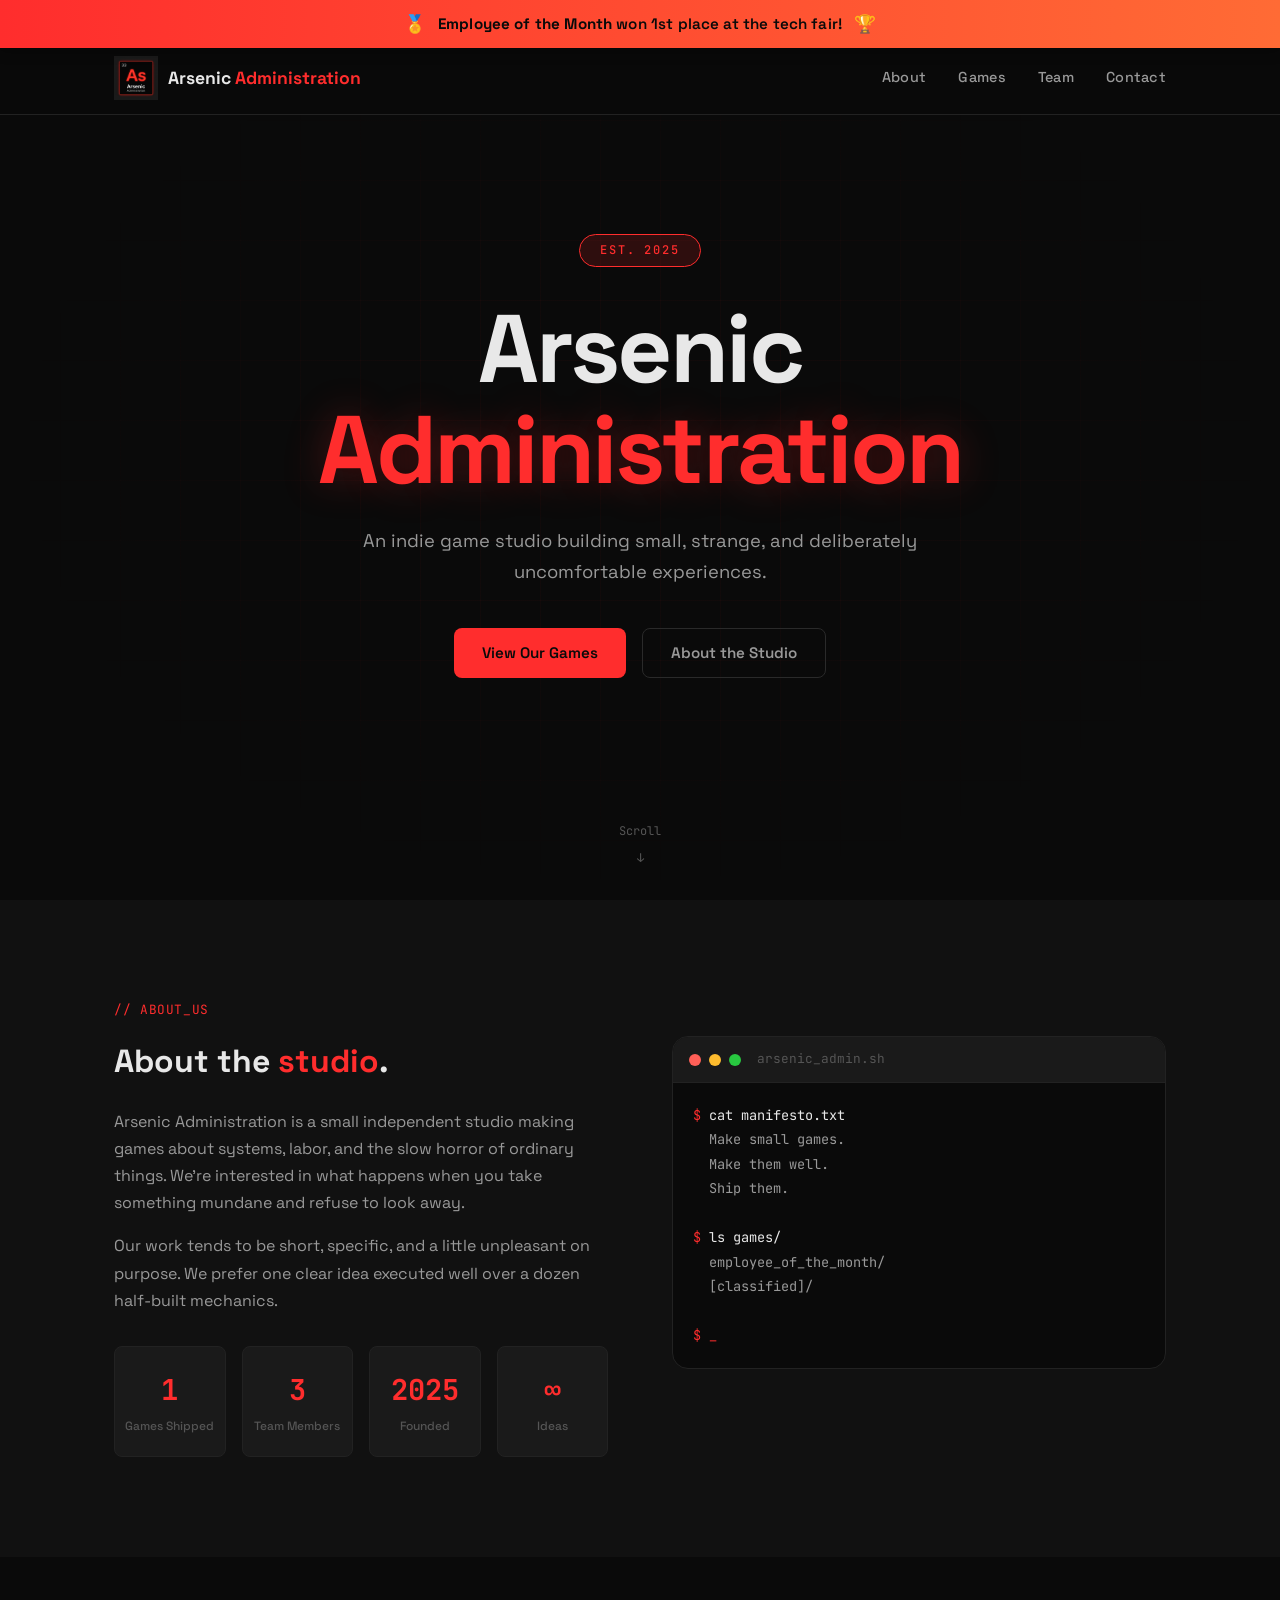
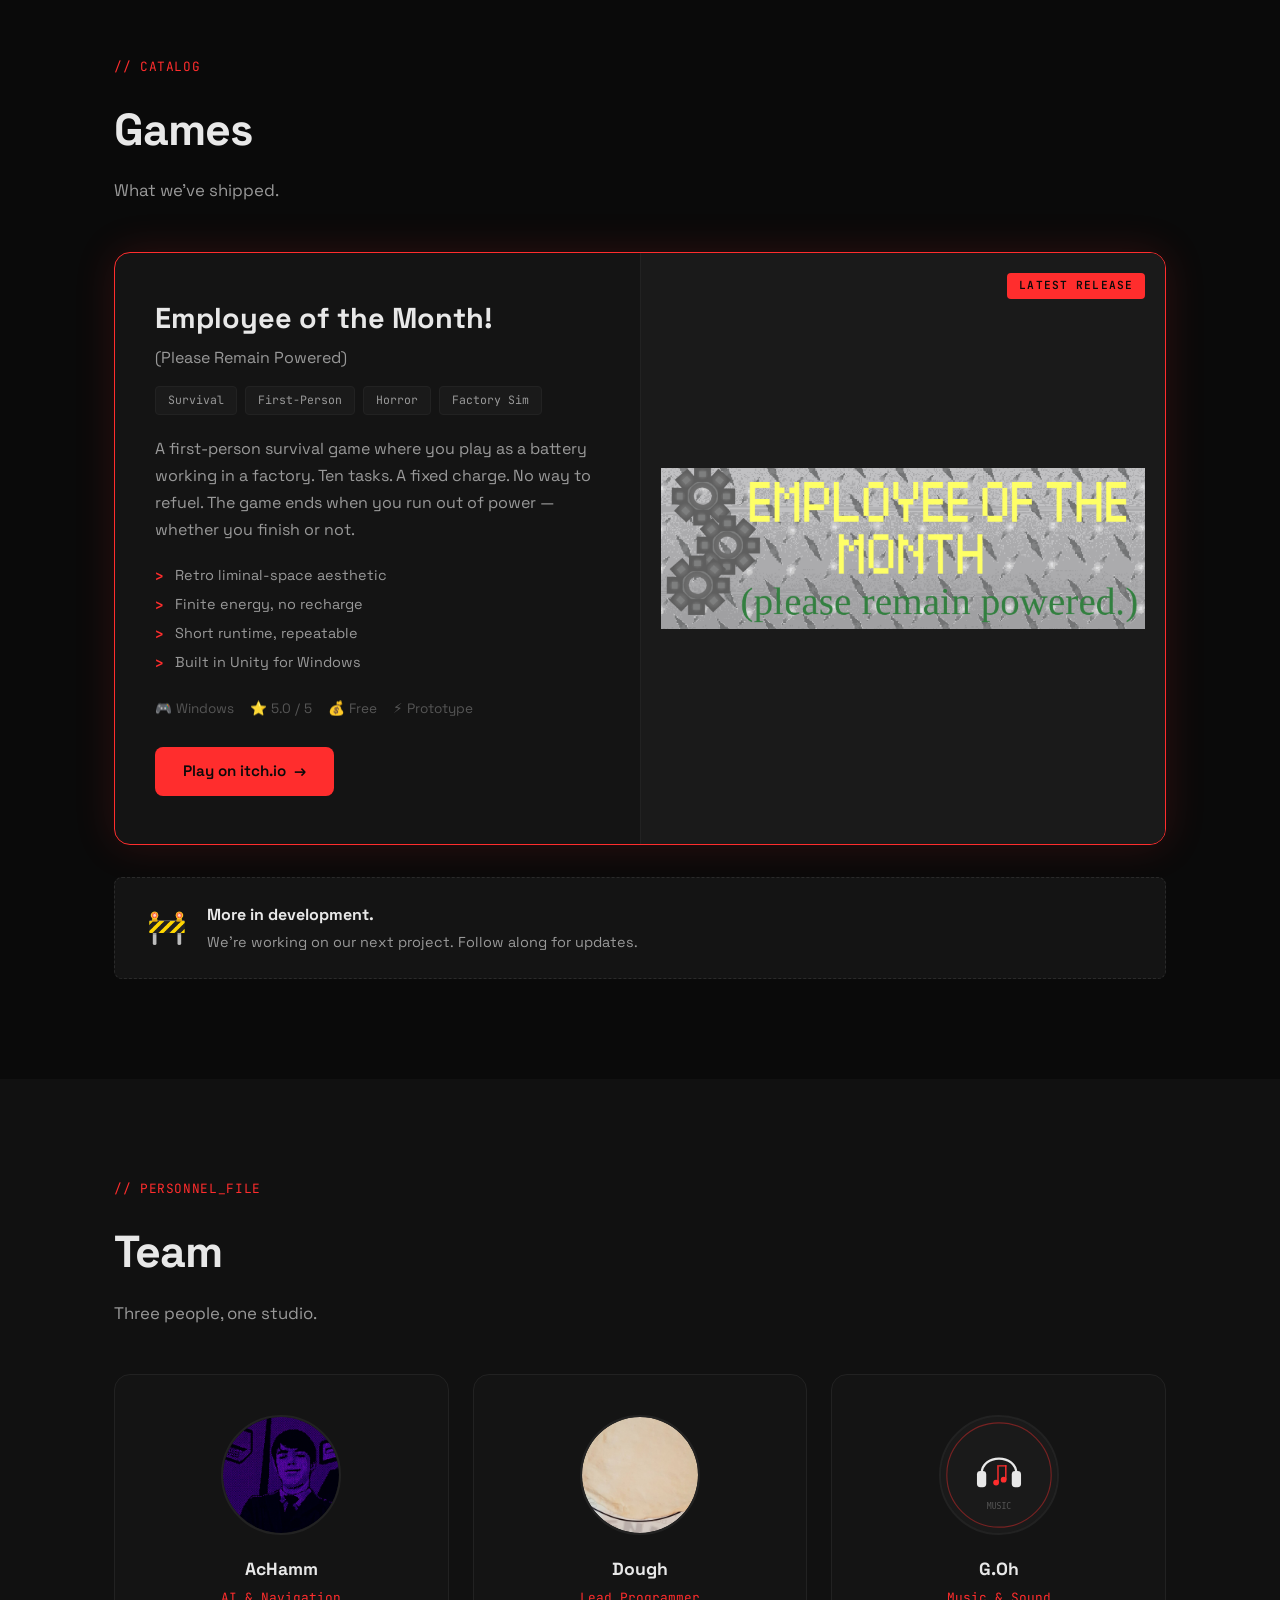
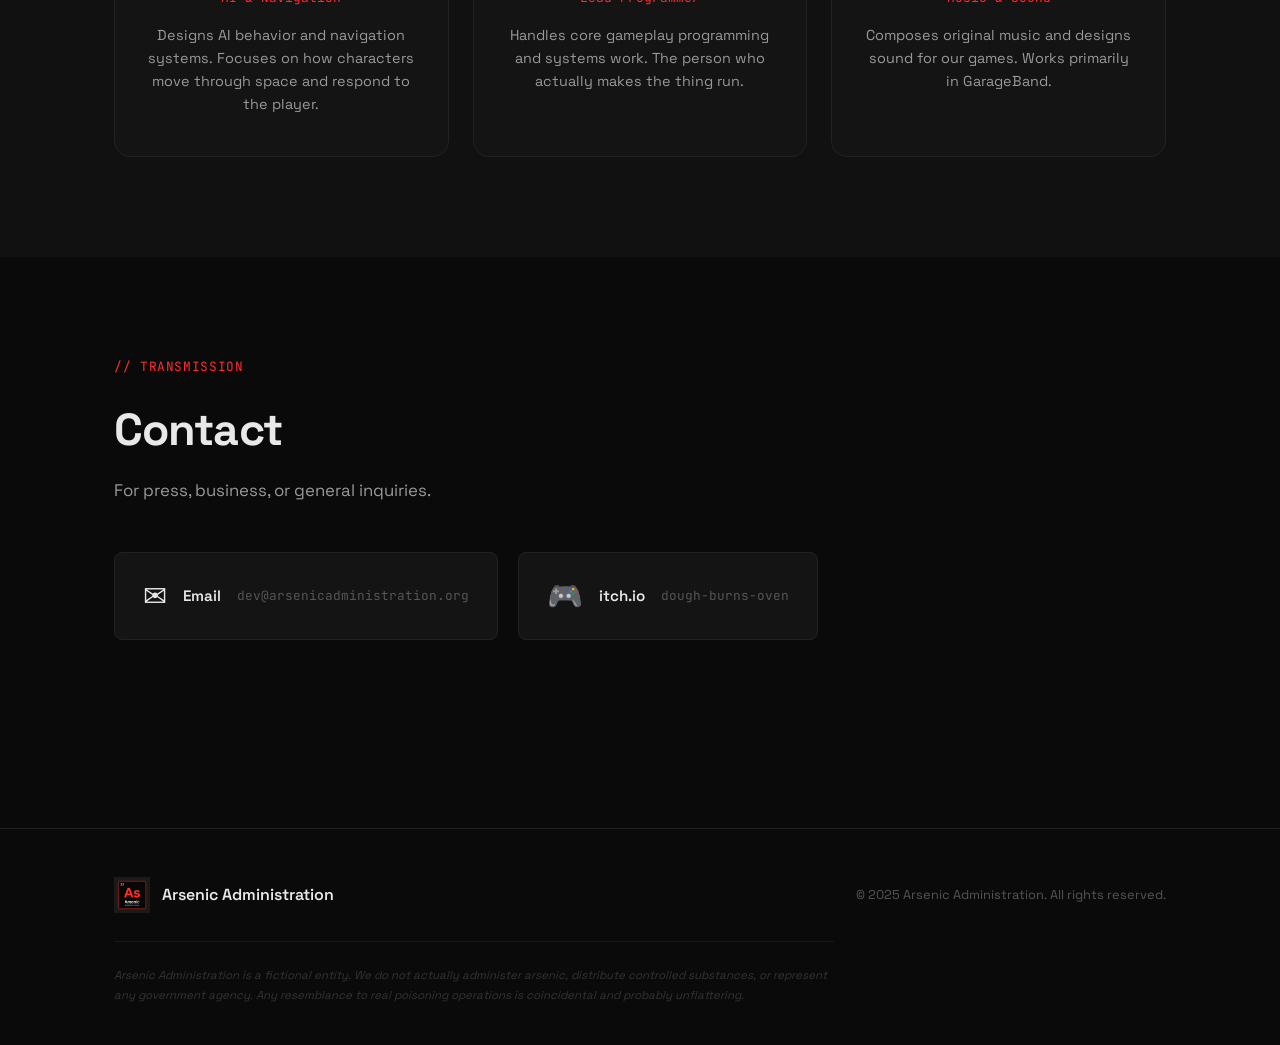
==== commit b4d2ded3: "Add announcement banner for EOTM tech fair win Co-Authored-By: Claude Opus 4.7 (1M context) <noreply" ====
--- a/index.html
+++ b/index.html
@@ -24,6 +24,13 @@
   <link rel="icon" href="assets/favicon-brand.png" type="image/png">
 </head>
 <body>
+  <!-- Announcement Banner -->
+  <div class="announcement-banner">
+    <span class="announcement-icon">&#127941;</span>
+    <span class="announcement-text"><strong>Employee of the Month</strong> won 1st place at the tech fair!</span>
+    <span class="announcement-icon">&#127942;</span>
+  </div>
+
   <!-- Nav -->
   <nav class="nav">
     <div class="nav-inner">
--- a/style.css
+++ b/style.css
@@ -42,7 +42,7 @@
 
 html {
   scroll-behavior: smooth;
-  scroll-padding-top: 80px;
+  scroll-padding-top: 120px;
 }
 
 body {
@@ -69,16 +69,60 @@
   padding: 0 24px;
 }
 
+/* ---- Announcement Banner ---- */
+.announcement-banner {
+  position: fixed;
+  top: 0;
+  left: 0;
+  right: 0;
+  z-index: 1001;
+  background: linear-gradient(90deg, var(--accent) 0%, var(--warning) 100%);
+  color: #0a0a0a;
+  padding: 10px 24px;
+  text-align: center;
+  font-weight: 600;
+  font-size: 0.95rem;
+  letter-spacing: 0.01em;
+  display: flex;
+  align-items: center;
+  justify-content: center;
+  gap: 12px;
+  box-shadow: 0 2px 12px rgba(0, 0, 0, 0.4);
+}
+
+.announcement-banner strong {
+  font-weight: 700;
+}
+
+.announcement-icon {
+  font-size: 1.1rem;
+  display: inline-block;
+}
+
+@media (max-width: 600px) {
+  .announcement-banner {
+    font-size: 0.82rem;
+    padding: 8px 16px;
+    gap: 8px;
+  }
+}
+
 /* ---- Nav ---- */
 .nav {
   position: fixed;
-  top: 0;
+  top: 42px;
   left: 0;
   right: 0;
   z-index: 1000;
   background: rgba(10, 10, 10, 0.85);
   backdrop-filter: blur(20px);
   border-bottom: 1px solid var(--border);
+}
+
+@media (max-width: 600px) {
+  .nav {
+    top: 36px;
+  }
 }
 
 .nav-inner {
@@ -147,7 +191,7 @@
 .mobile-menu {
   display: none;
   position: fixed;
-  top: 64px;
+  top: 108px;
   left: 0;
   right: 0;
   background: rgba(10, 10, 10, 0.95);
@@ -688,21 +732,22 @@
 /* ---- Footer ---- */
 .footer {
   border-top: 1px solid var(--border);
-  padding: 40px 0 32px;
+  padding: 48px 0 40px;
+  margin-top: 40px;
 }
 
 .footer-inner {
-  display: flex;
-  flex-direction: column;
-  gap: 24px;
+  display: block;
 }
 
 .footer-top {
   display: flex;
   justify-content: space-between;
   align-items: center;
-  gap: 24px;
+  gap: 20px;
   flex-wrap: wrap;
+  margin-bottom: 28px;
+  width: 100%;
 }
 
 .footer-logo {
@@ -715,17 +760,22 @@
 .footer-copy {
   font-size: 0.8rem;
   color: var(--text-muted);
+  margin: 0;
 }
 
 .disclaimer {
-  font-size: 0.7rem;
+  display: block;
+  width: 100%;
+  clear: both;
+  font-size: 0.72rem;
   font-style: italic;
   color: var(--text-muted);
-  opacity: 0.6;
-  line-height: 1.6;
-  padding-top: 20px;
+  opacity: 0.55;
+  line-height: 1.7;
+  padding-top: 24px;
+  margin: 0;
   border-top: 1px solid var(--border);
-  max-width: 700px;
+  max-width: 720px;
 }
 
 /* ---- Active nav link ---- */
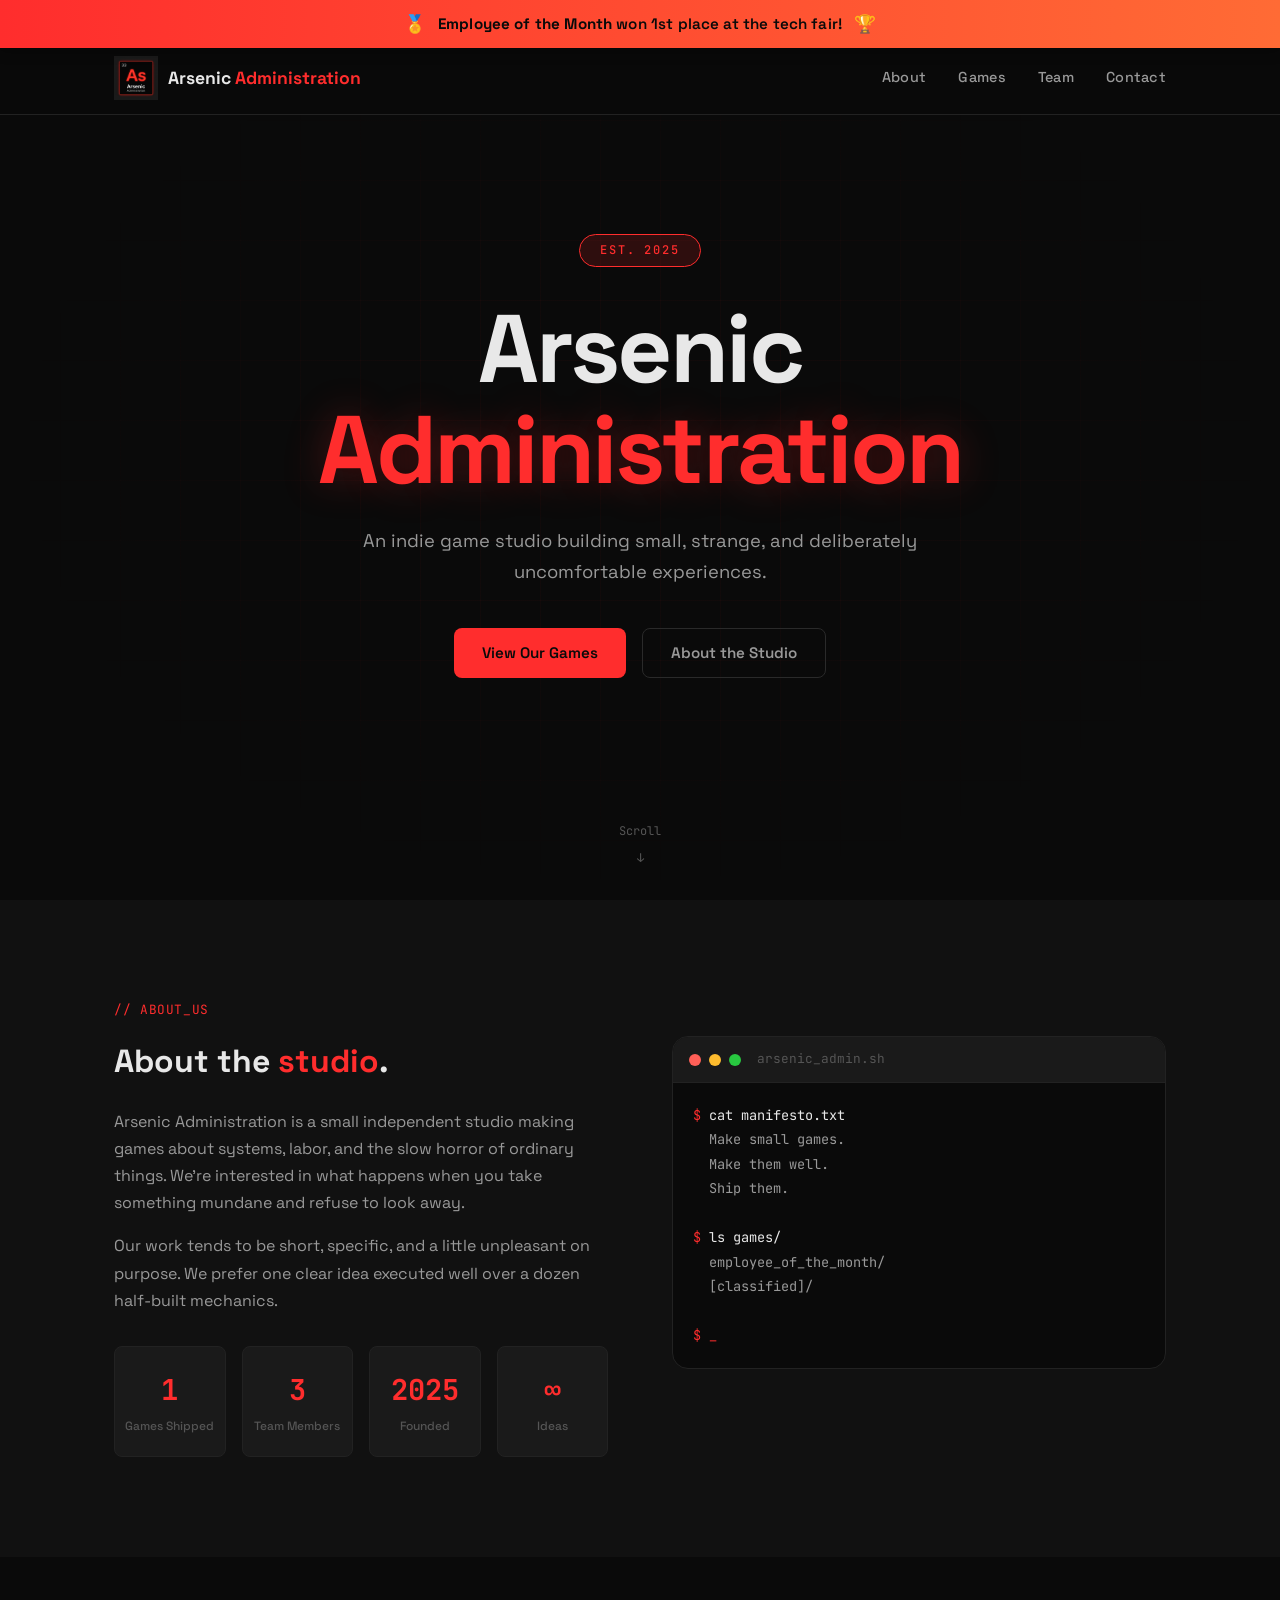
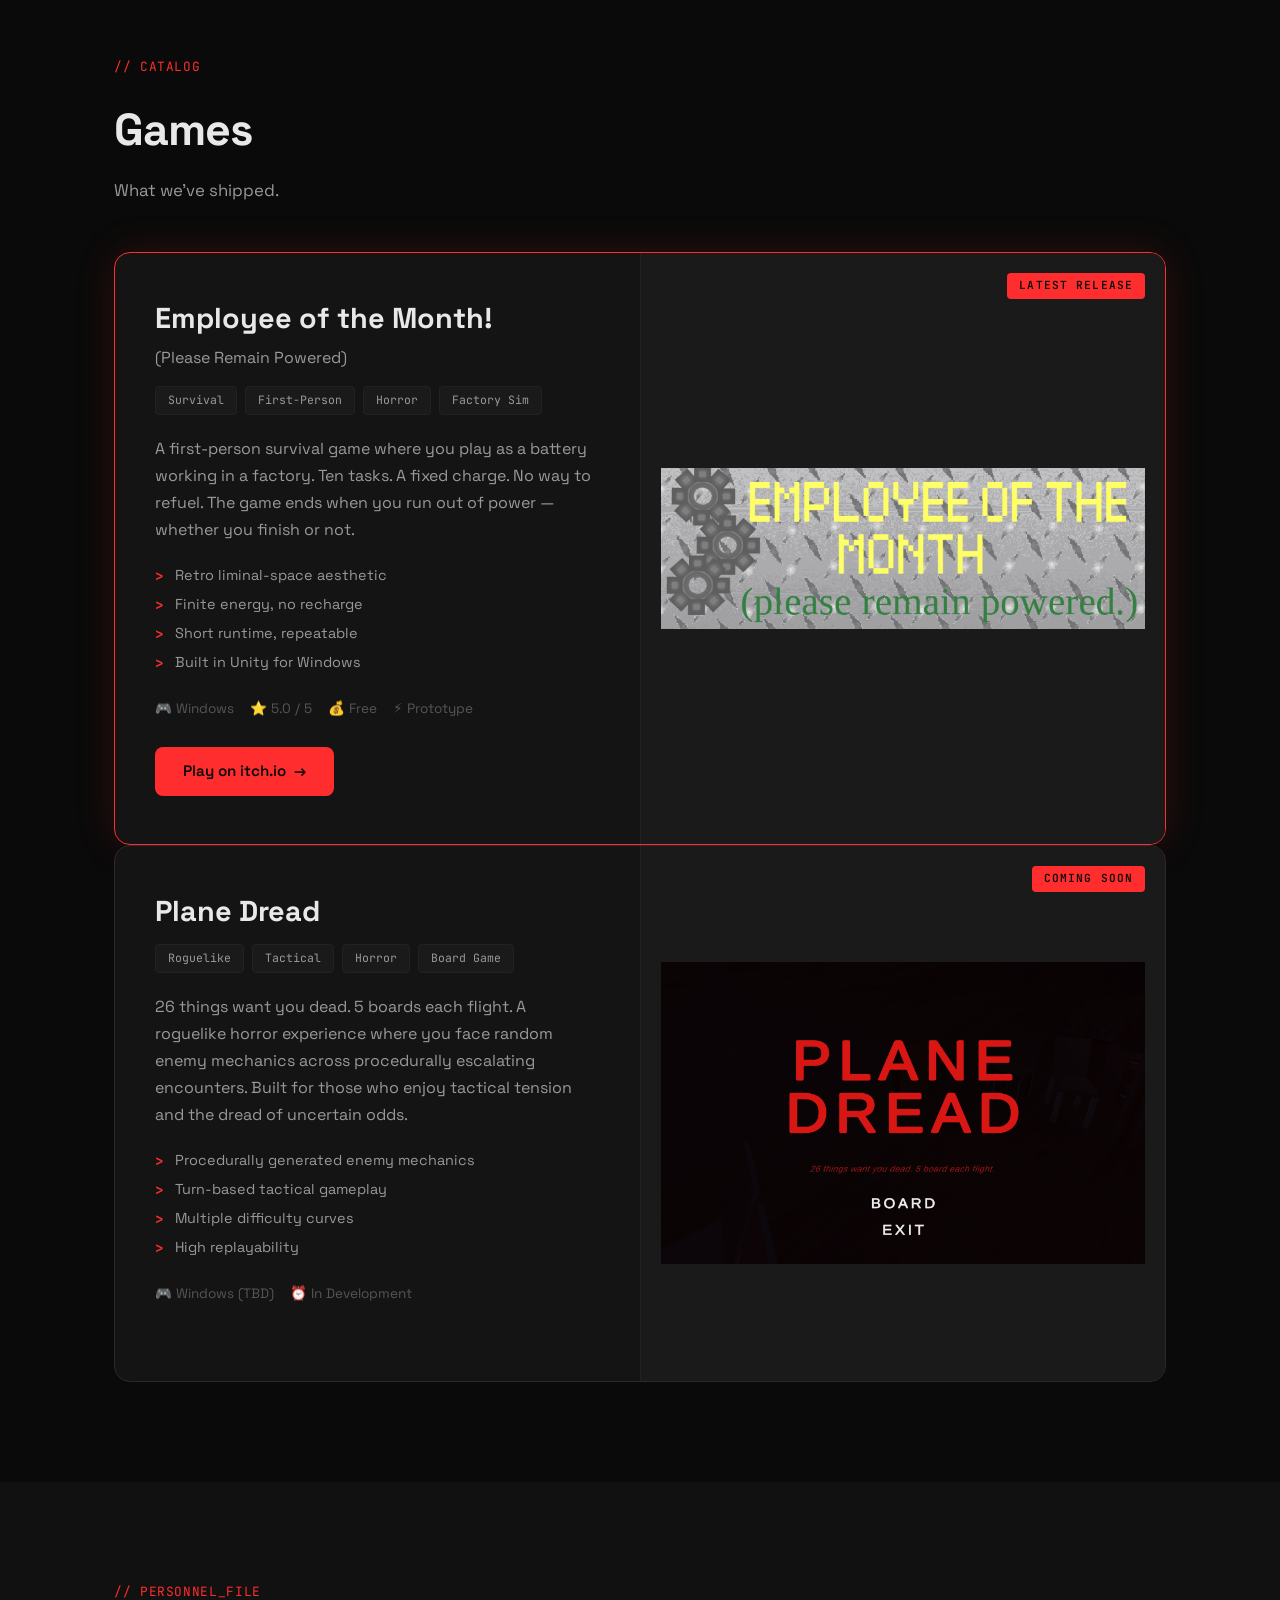
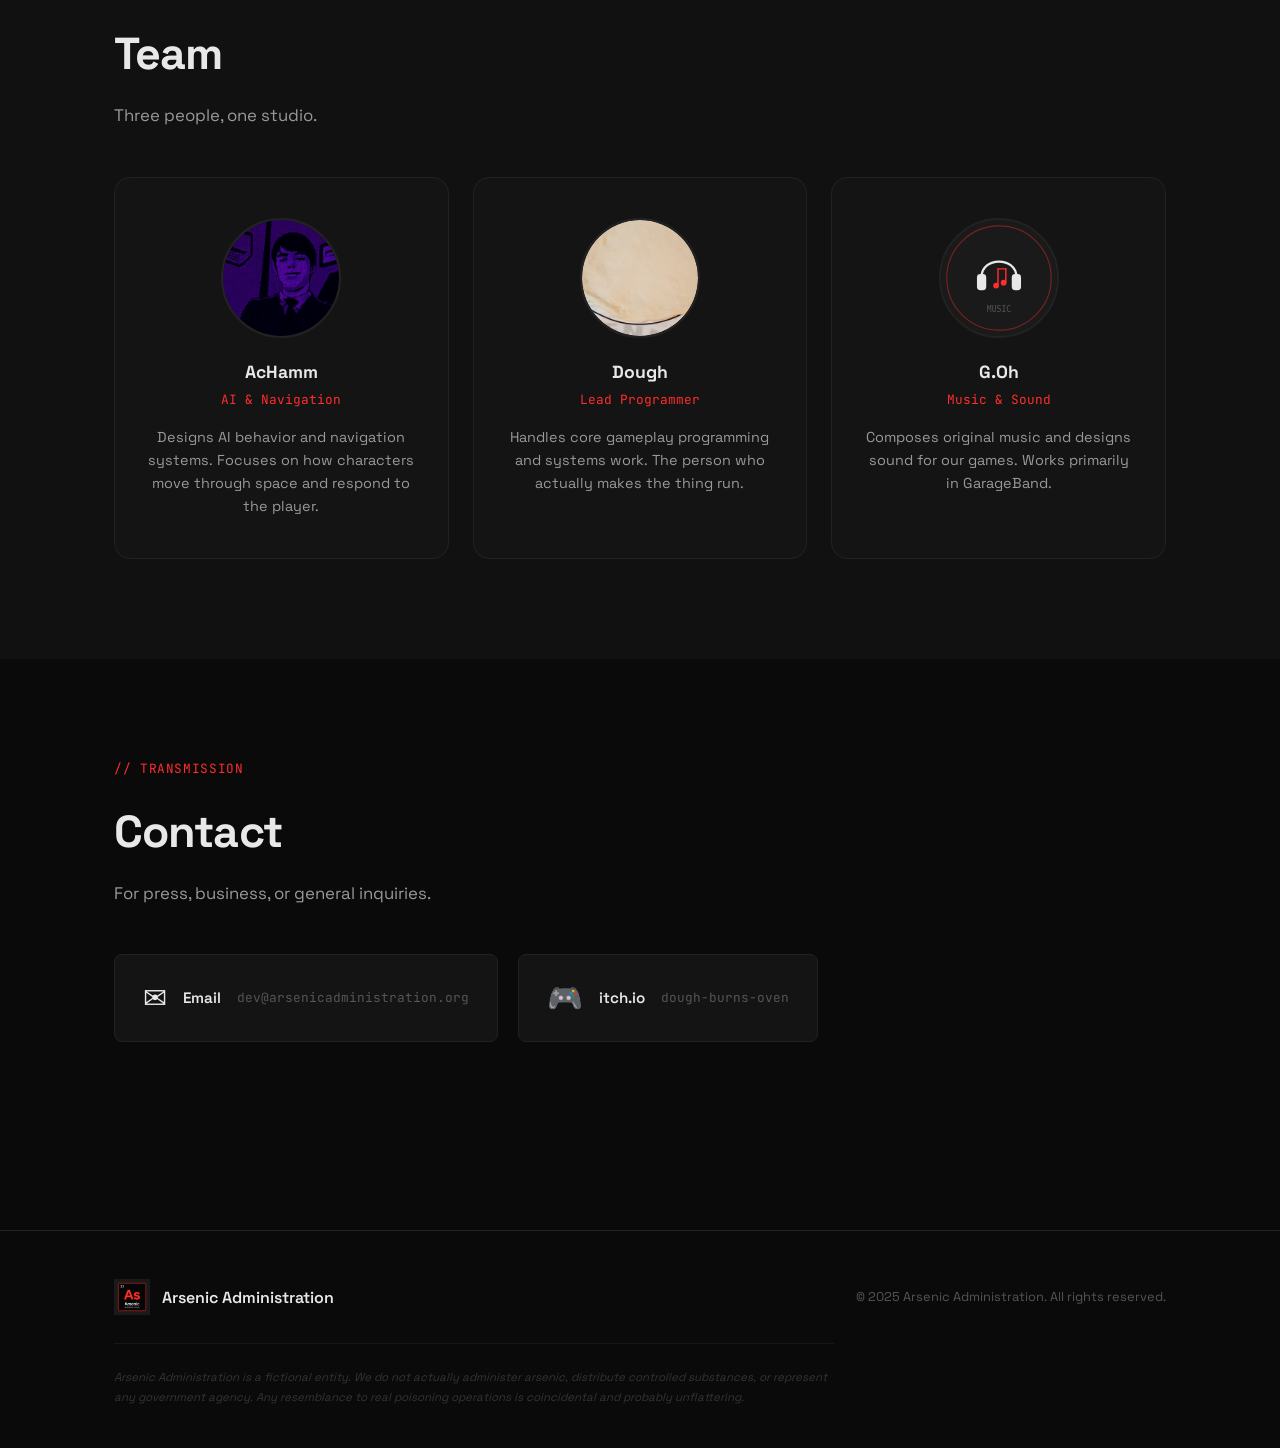
==== commit 92bb355e: "Add Plane Dread game listing as coming soon" ====
--- a/index.html
+++ b/index.html
@@ -24,7 +24,7 @@
   <link rel="icon" href="assets/favicon-brand.png" type="image/png">
 </head>
 <body>
-  <!-- Announcement Banner -->
+  <!-- Top-of-page announcement -->
   <div class="announcement-banner">
     <span class="announcement-icon">&#127941;</span>
     <span class="announcement-text"><strong>Employee of the Month</strong> won 1st place at the tech fair!</span>
@@ -172,11 +172,32 @@
         </div>
       </div>
 
-      <div class="upcoming-banner">
-        <div class="upcoming-icon">&#128679;</div>
-        <div>
-          <strong>More in development.</strong>
-          <p>We're working on our next project. Follow along for updates.</p>
+      <div class="game-card coming-soon">
+        <div class="game-card-badge">COMING SOON</div>
+        <div class="game-card-content">
+          <div class="game-info">
+            <h3 class="game-title">Plane Dread</h3>
+            <div class="game-tags">
+              <span class="tag">Roguelike</span>
+              <span class="tag">Tactical</span>
+              <span class="tag">Horror</span>
+              <span class="tag">Board Game</span>
+            </div>
+            <p class="game-desc">26 things want you dead. 5 boards each flight. A roguelike horror experience where you face random enemy mechanics across procedurally escalating encounters. Built for those who enjoy tactical tension and the dread of uncertain odds.</p>
+            <ul class="game-features">
+              <li>Procedurally generated enemy mechanics</li>
+              <li>Turn-based tactical gameplay</li>
+              <li>Multiple difficulty curves</li>
+              <li>High replayability</li>
+            </ul>
+            <div class="game-meta">
+              <span>&#127918; Windows (TBD)</span>
+              <span>&#9200; In Development</span>
+            </div>
+          </div>
+          <div class="game-visual">
+            <img src="assets/plane-dread-cover.png" alt="Plane Dread" class="game-cover-img">
+          </div>
         </div>
       </div>
     </div>
--- a/style.css
+++ b/style.css
@@ -495,6 +495,11 @@
 .game-card.featured {
   border-color: var(--accent);
   box-shadow: 0 0 40px var(--accent-glow);
+}
+
+.game-card.coming-soon {
+  border-color: var(--border-light);
+  opacity: 0.9;
 }
 
 .game-card-badge {
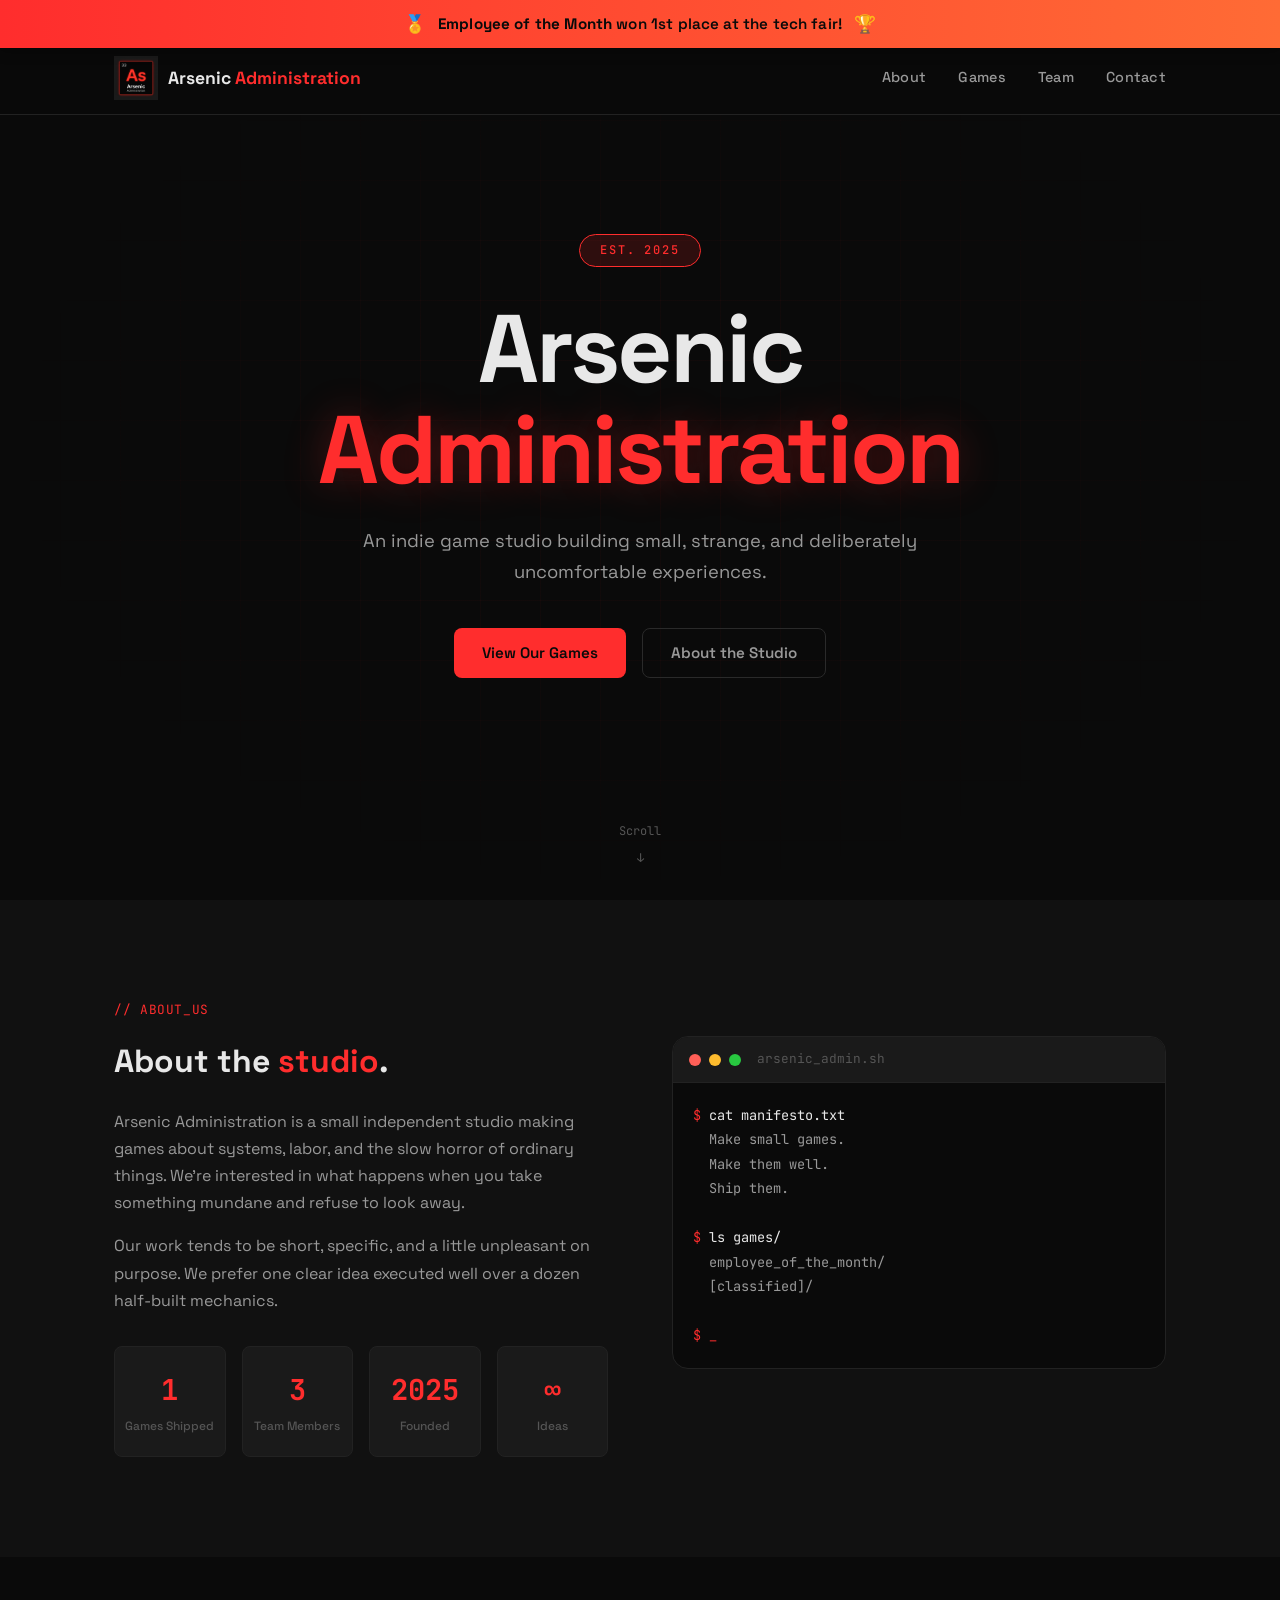
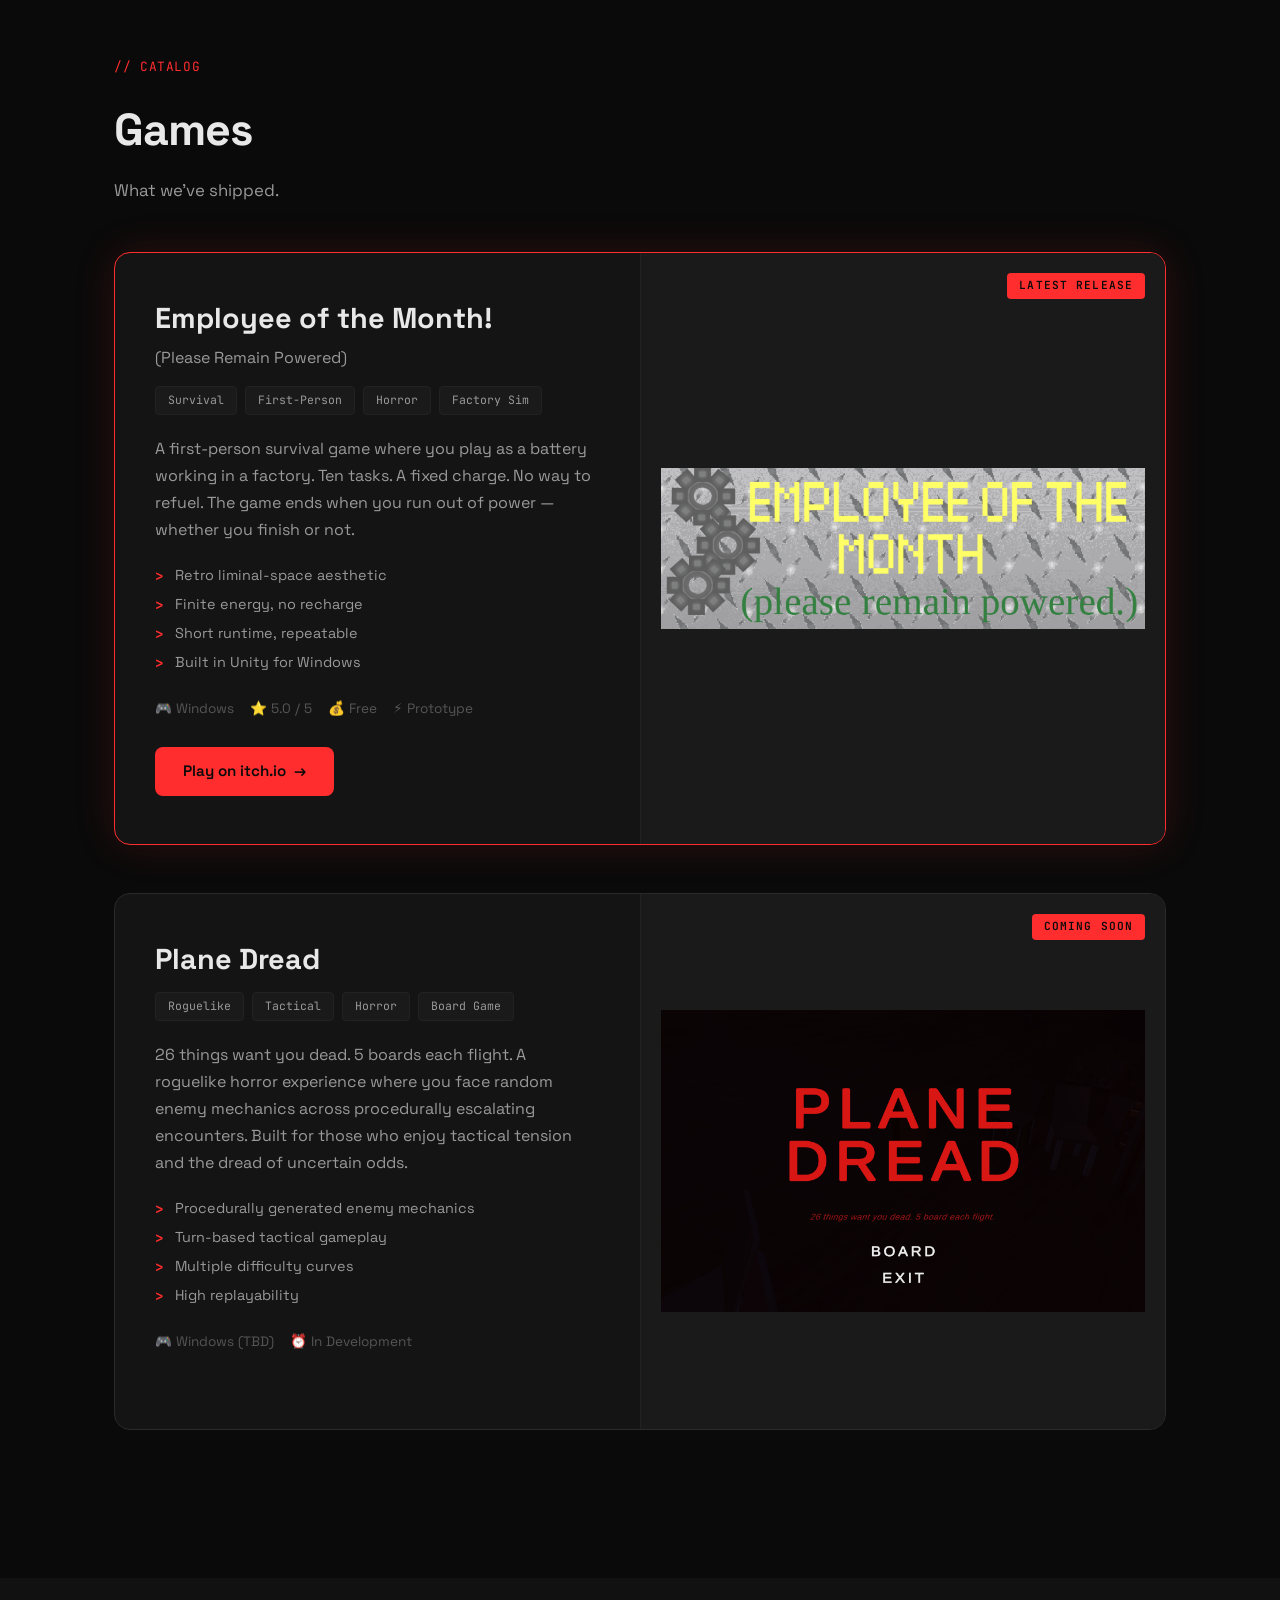
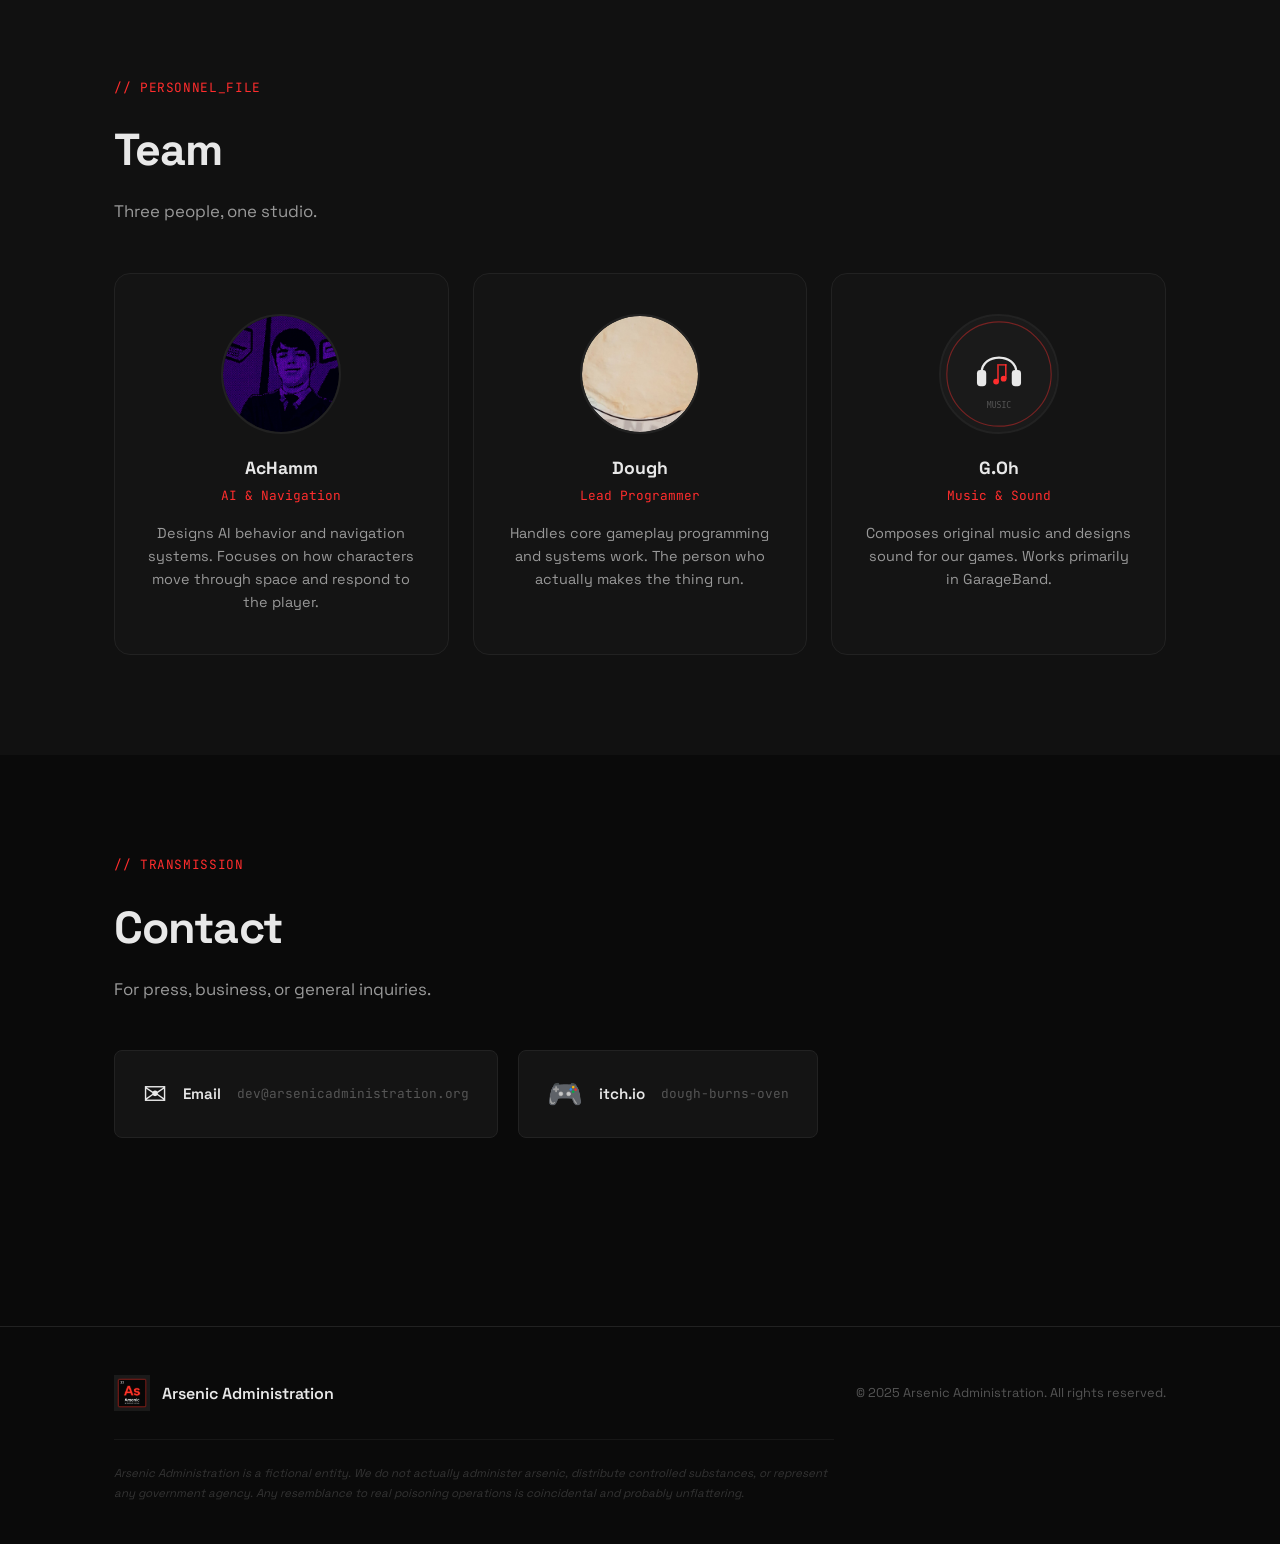
==== commit 8766c0eb: "SEO + security: canonical, schema markup, sitemap, robots, security headers Audit of arsenicadminist" ====
--- a/index.html
+++ b/index.html
@@ -3,14 +3,17 @@
 <head>
   <meta charset="UTF-8">
   <meta name="viewport" content="width=device-width, initial-scale=1.0">
-  <title>Arsenic Administration | Game Studio</title>
-  <meta name="description" content="Arsenic Administration - We make games. Side effects may include fun.">
+  <title>Arsenic Administration | Indie Game Studio</title>
+  <meta name="description" content="Arsenic Administration is an indie game studio making short, strange horror games about systems and labor. Makers of Employee of the Month! (Please Remain Powered).">
+  <link rel="canonical" href="https://arsenicadministration.org/">
   <!-- Open Graph -->
-  <meta property="og:title" content="Arsenic Administration | Game Studio">
+  <meta property="og:title" content="Arsenic Administration | Indie Game Studio">
   <meta property="og:description" content="Indie game studio specializing in experiences that make you question your life choices. Makers of Employee of the Month! (Please Remain Powered).">
   <meta property="og:type" content="website">
-  <meta property="og:url" content="https://arsenicadministration.org">
+  <meta property="og:site_name" content="Arsenic Administration">
+  <meta property="og:url" content="https://arsenicadministration.org/">
   <meta property="og:image" content="https://arsenicadministration.org/assets/eotm-cover.png">
+  <meta property="og:image:alt" content="Employee of the Month! (Please Remain Powered) cover art">
   <!-- Twitter Card -->
   <meta name="twitter:card" content="summary_large_image">
   <meta name="twitter:title" content="Arsenic Administration | Game Studio">
@@ -22,6 +25,69 @@
   <link href="https://fonts.googleapis.com/css2?family=Space+Grotesk:wght@400;500;600;700&family=JetBrains+Mono:wght@400;500&display=swap" rel="stylesheet">
   <link rel="stylesheet" href="style.css">
   <link rel="icon" href="assets/favicon-brand.png" type="image/png">
+  <!-- Structured data. No aggregateRating: the "5.0/5" on the page is self-declared with no
+       real review corpus, and fake review markup is a manual-action risk, not a ranking win. -->
+  <script type="application/ld+json">
+  {
+    "@context": "https://schema.org",
+    "@graph": [
+      {
+        "@type": "Organization",
+        "@id": "https://arsenicadministration.org/#studio",
+        "name": "Arsenic Administration",
+        "alternateName": "Arsenic Administration Game Studio",
+        "url": "https://arsenicadministration.org/",
+        "logo": "https://arsenicadministration.org/assets/logo-brand-256.png",
+        "foundingDate": "2025",
+        "description": "A small independent game studio making games about systems, labor, and the slow horror of ordinary things.",
+        "sameAs": ["https://dough-burns-oven.itch.io"]
+      },
+      {
+        "@type": "WebSite",
+        "@id": "https://arsenicadministration.org/#website",
+        "url": "https://arsenicadministration.org/",
+        "name": "Arsenic Administration",
+        "publisher": { "@id": "https://arsenicadministration.org/#studio" },
+        "inLanguage": "en"
+      },
+      {
+        "@type": "VideoGame",
+        "@id": "https://arsenicadministration.org/#eotm",
+        "name": "Employee of the Month! (Please Remain Powered)",
+        "url": "https://dough-burns-oven.itch.io/employee-of-the-month-please-remain-powered",
+        "image": "https://arsenicadministration.org/assets/eotm-cover.png",
+        "description": "A first-person survival game where you play as a battery working in a factory. Ten tasks. A fixed charge. No way to refuel. The game ends when you run out of power, whether you finish or not.",
+        "genre": ["Survival Horror", "First-Person", "Simulation"],
+        "gamePlatform": "PC",
+        "operatingSystem": "Windows",
+        "applicationCategory": "Game",
+        "playMode": "SinglePlayer",
+        "publisher": { "@id": "https://arsenicadministration.org/#studio" },
+        "author": { "@id": "https://arsenicadministration.org/#studio" },
+        "offers": {
+          "@type": "Offer",
+          "price": "0",
+          "priceCurrency": "USD",
+          "availability": "https://schema.org/InStock",
+          "url": "https://dough-burns-oven.itch.io/employee-of-the-month-please-remain-powered"
+        }
+      },
+      {
+        "@type": "VideoGame",
+        "@id": "https://arsenicadministration.org/#plane-dread",
+        "name": "Plane Dread",
+        "image": "https://arsenicadministration.org/assets/plane-dread-cover.png",
+        "description": "26 things want you dead. 5 boards each flight. A roguelike horror experience where you face random enemy mechanics across procedurally escalating encounters.",
+        "genre": ["Roguelike", "Tactical", "Horror"],
+        "gamePlatform": "PC",
+        "operatingSystem": "Windows",
+        "applicationCategory": "Game",
+        "publisher": { "@id": "https://arsenicadministration.org/#studio" },
+        "author": { "@id": "https://arsenicadministration.org/#studio" }
+      }
+    ]
+  }
+  </script>
 </head>
 <body>
   <!-- Top-of-page announcement -->
--- a/style.css
+++ b/style.css
@@ -491,6 +491,7 @@
   border-radius: var(--radius-lg);
   overflow: hidden;
   position: relative;
+  margin-bottom: 48px;
 }
 .game-card.featured {
   border-color: var(--accent);
